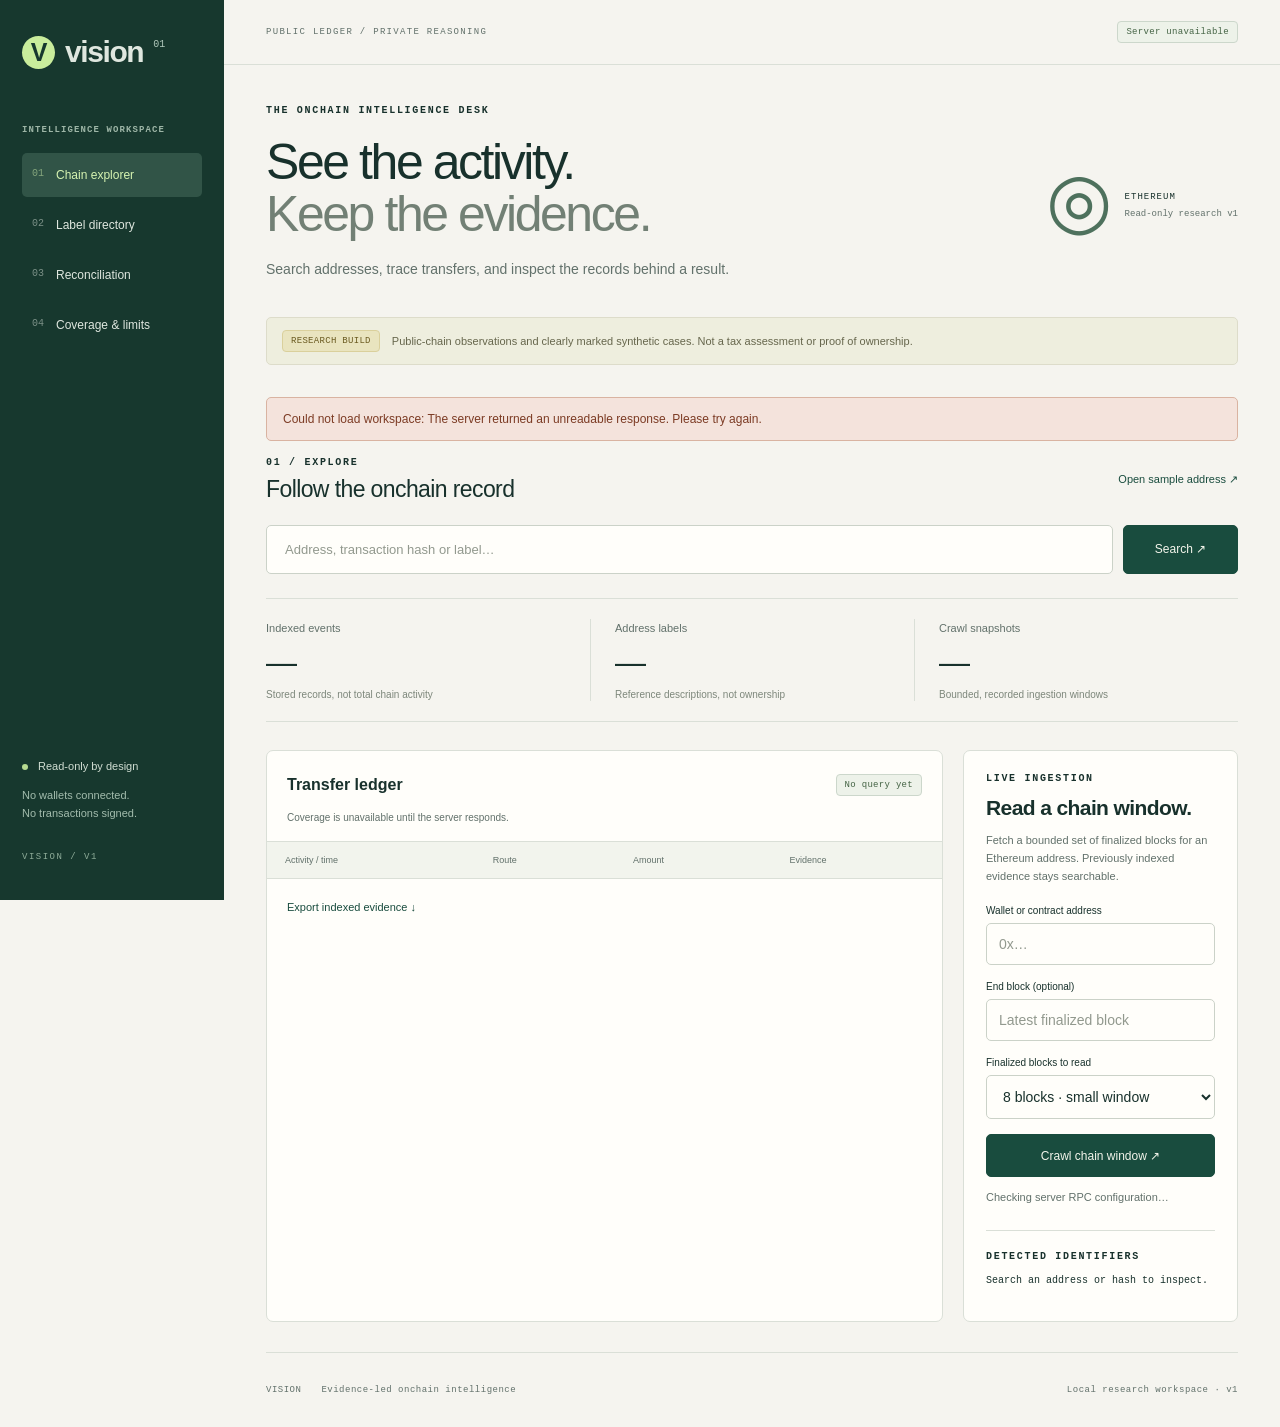
==== static/index.html @ dc672647 "Release Vision v1.0.0 evidence-first Ethereum workbench" ====
<!doctype html>
<html lang="en"><head><meta charset="utf-8"><meta name="viewport" content="width=device-width,initial-scale=1"><meta name="color-scheme" content="light"><title>Vision · Onchain intelligence</title><link rel="stylesheet" href="/static/style.css"><script src="/static/app.js" defer></script></head>
<body><a class="skip" href="#workspace">Skip to workspace</a><aside class="sidebar"><a class="brand" href="#explore" aria-label="Vision home"><span class="brand-mark">V</span>vision<span class="version">01</span></a><div class="eyebrow workspace-name">INTELLIGENCE WORKSPACE</div><nav aria-label="Workspace"><a href="#explore" class="nav-item active" data-view="explore"><span>01</span> Chain explorer</a><a href="#labels" class="nav-item" data-view="labels"><span>02</span> Label directory</a><a href="#case" class="nav-item" data-view="case"><span>03</span> Reconciliation</a><a href="#scope" class="nav-item" data-view="scope"><span>04</span> Coverage & limits</a></nav><div class="sidebar-bottom"><span class="status-dot"></span> Read-only by design<p>No wallets connected.<br>No transactions signed.</p><span id="version">VISION / V1</span></div></aside>
<main id="workspace"><header class="topbar"><span>PUBLIC LEDGER / PRIVATE REASONING</span><span id="connection" class="pill">Checking connection</span></header><div class="content"><div class="page-heading"><div><div class="eyebrow">THE ONCHAIN INTELLIGENCE DESK</div><h1>See the activity.<br><span>Keep the evidence.</span></h1><p>Search addresses, trace transfers, and inspect the records behind a result.</p></div><div class="scope-stamp"><span class="orbital" aria-hidden="true">◎</span><span>ETHEREUM<br><strong>Read-only research v1</strong></span></div></div>
<div class="boundary"><span class="pill amber">RESEARCH BUILD</span><span>Public-chain observations and clearly marked synthetic cases. Not a tax assessment or proof of ownership.</span></div>
<div id="notice" role="status" aria-live="polite" hidden></div>
<noscript><p class="boundary">This workspace needs JavaScript for search and case review. The JSON API remains available at /api/status and /api/case.</p></noscript>
<section id="view-explore" class="view"><div class="section-head"><div><div class="eyebrow">01 / EXPLORE</div><h2>Follow the onchain record</h2></div><button id="load-demo" class="text-button">Open sample address ↗</button></div><form id="search-form" class="search-row"><label class="sr-only" for="query">Search address, transaction hash or label</label><input id="query" name="q" type="search" placeholder="Address, transaction hash or label…" maxlength="180" autocomplete="off"><button type="submit" class="primary">Search <span aria-hidden="true">↗</span></button></form>
<div class="metrics"><div><span>Indexed events</span><strong id="count-events">—</strong><small>Stored records, not total chain activity</small></div><div><span>Address labels</span><strong id="count-labels">—</strong><small>Reference descriptions, not ownership</small></div><div><span>Crawl snapshots</span><strong id="count-crawls">—</strong><small>Bounded, recorded ingestion windows</small></div></div>
<div class="explorer-layout"><section class="panel events-panel"><div class="panel-title"><h3>Transfer ledger</h3><span id="result-count" class="pill">No query yet</span></div><p id="coverage" class="coverage">Loading local coverage…</p><div class="table-wrap"><table><thead><tr><th>Activity / time</th><th>Route</th><th>Amount</th><th>Evidence</th></tr></thead><tbody id="event-rows"></tbody></table></div><p id="no-events" class="empty" hidden>No matching events in the local index. This is not evidence that an address has no history.</p><details id="record-detail" hidden><summary>Selected source record</summary><pre id="record-json"></pre></details></section>
<aside class="panel crawl-panel"><div class="eyebrow">LIVE INGESTION</div><h3>Read a chain window.</h3><p>Fetch a bounded set of finalized blocks for an Ethereum address. Previously indexed evidence stays searchable.</p><form id="crawl-form"><label for="crawl-address">Wallet or contract address</label><input id="crawl-address" placeholder="0x…" pattern="0x[0-9a-fA-F]{40}" required autocomplete="off"><label for="crawl-end">End block (optional)</label><input id="crawl-end" type="number" min="0" step="1" placeholder="Latest finalized block"><label for="blocks">Finalized blocks to read</label><select id="blocks"><option value="2">2 blocks · quick check</option><option value="8" selected>8 blocks · small window</option></select><button class="primary" id="crawl-button" type="submit">Crawl chain window ↗</button></form><p id="rpc-help" class="fine">Checking server RPC configuration…</p><div class="identifier-box"><div class="eyebrow">DETECTED IDENTIFIERS</div><ul id="identifiers"><li>Search an address or hash to inspect.</li></ul></div></aside></div></section>
<section id="view-labels" class="view" hidden><div class="section-head"><div><div class="eyebrow">02 / DIRECTORY</div><h2>Context, with its source.</h2></div></div><p class="lede">Labels describe public contracts or services. They do not establish who controls a wallet.</p><form id="label-form" class="search-row"><label class="sr-only" for="label-query">Search labels</label><input id="label-query" type="search" placeholder="Search a name or address…" maxlength="180"><button class="primary">Find labels ↗</button></form><div id="label-list" class="label-grid"></div></section>
<section id="view-case" class="view" hidden><div class="section-head"><div><div class="eyebrow">03 / RECONCILIATION</div><h2>Evidence before conclusions.</h2></div><button id="export" class="secondary">Export evidence ↓</button></div><p class="boundary"><span class="pill amber">SYNTHETIC CASE</span>Fictional FIFO example. No approved country pack. No live taxpayer data.</p><div id="case-summary" class="metrics"></div><div class="case-grid"><section class="panel"><div class="panel-title"><h3>Calculation record</h3><span class="pill" id="case-state">Loading</span></div><dl id="case-facts" class="facts"></dl><div id="case-issues"></div><details><summary>Full calculation and lineage</summary><pre id="case-json"></pre></details></section><section class="panel"><div class="eyebrow">HUMAN REVIEW</div><h3>Record the next step.</h3><p>This records a research review only. It cannot issue a notice, determine liability, or open an enforcement action.</p><form id="review-form"><label for="decision">Review decision</label><select id="decision"><option value="needs_data">More data needed</option><option value="reviewed">Research review recorded</option></select><label for="review-note">Reason / next step</label><textarea id="review-note" maxlength="2000" rows="4" required placeholder="Record what was checked and what is missing. Do not enter personal taxpayer data."></textarea><button class="primary" type="submit">Save review</button></form><p id="review-result" class="fine"></p></section></div><section class="panel simulation-panel"><div><div class="eyebrow">FICTIONAL WHAT-IF</div><h3>Change the declaration. Re-run the comparison.</h3><p>Keep the synthetic transaction history fixed and adjust the declared amounts. This preview is not saved and never changes the baseline case, its review, or its evidence export.</p></div><form id="simulate-form"><div class="simulation-inputs"><div><label for="simulate-gains">Declared gains · USD</label><input id="simulate-gains" inputmode="decimal" value="2000" required pattern="-?[0-9]+(\.[0-9]+)?" maxlength="60"></div><div><label for="simulate-income">Declared income · USD</label><input id="simulate-income" inputmode="decimal" value="100" required pattern="[0-9]+(\.[0-9]+)?" maxlength="60"></div></div><button type="submit" class="secondary">Calculate preview ↗</button></form><div id="simulate-result" aria-live="polite" hidden></div></section></section>
<section id="view-scope" class="view" hidden><div class="eyebrow">04 / COVERAGE & LIMITS</div><h2>A precise window. Not an all-seeing system.</h2><div class="scope-grid"><article class="panel"><span class="scope-number">01</span><h3>Observed, not inferred</h3><p>Live crawling covers bounded Ethereum block windows and supported transfer records. Internal calls, complete lifetime history, offchain accounts and other chains are outside this v1.</p></article><article class="panel"><span class="scope-number">02</span><h3>An address is not a person</h3><p>Public labels and identifiers provide context. Vision does not identify individuals or turn transaction relationships into ownership claims.</p></article><article class="panel"><span class="scope-number">03</span><h3>No price, no conclusion</h3><p>The sample reconciliation uses explicit synthetic sources and a fictional FIFO pack. Missing basis or price inputs must block a complete calculation, not become zero.</p></article><article class="panel"><span class="scope-number">04</span><h3>A research foundation</h3><p>Before real casework: lawful data access, licensed feeds, approved jurisdiction rules, security controls, independent testing and accountable human review.</p></article></div></section>
<footer>VISION <span>Evidence-led onchain intelligence</span><span>Local research workspace · v1</span></footer></div></main></body></html>
---- static/style.css ----
:root{--bg:#f5f4ef;--paper:#fffefa;--ink:#18312c;--muted:#62716b;--line:#dadfd7;--green:#194c3e;--accent:#c9ed9c;--mono:ui-monospace,SFMono-Regular,Consolas,monospace;font-family:Inter,Arial,sans-serif;color:var(--ink);background:var(--bg);font-size:14px}*{box-sizing:border-box}body{margin:0}button,input,select,textarea{font:inherit}button,a,input,select,textarea{outline-offset:4px}button:focus-visible,a:focus-visible,input:focus-visible,select:focus-visible,textarea:focus-visible{outline:2px solid #387956}button{cursor:pointer}button:disabled{opacity:.5;cursor:wait}a{color:inherit}.sidebar{position:fixed;inset:0 auto 0 0;width:224px;background:#17382e;color:#dfe7df;padding:35px 22px;display:flex;flex-direction:column}.brand{display:flex;align-items:center;gap:10px;text-decoration:none;font-size:30px;font-weight:650;letter-spacing:-1.4px}.brand-mark{width:33px;height:33px;background:var(--accent);color:#17382e;font-size:25px;text-align:center;line-height:33px;border-radius:50%}.version{font:10px var(--mono);align-self:flex-start;color:#b0c8bb;letter-spacing:0;padding-top:4px}.eyebrow{font:10px var(--mono);letter-spacing:1.7px;font-weight:600}.workspace-name{margin:56px 0 18px;color:#9eb6a7;font-size:9px;letter-spacing:1.1px}nav{display:grid;gap:6px}.nav-item{display:flex;gap:12px;padding:15px 10px;text-decoration:none;font-size:12px;border-radius:5px}.nav-item span{font:10px var(--mono);opacity:.5}.nav-item.active{background:#315447;color:#d7f4b2}.nav-item:hover{background:#294b40}.sidebar-bottom{margin-top:auto;font-size:11px;line-height:1.7;color:#d1ded3}.sidebar-bottom p{color:#a3bcad;margin:10px 0 24px}.sidebar-bottom>span:last-child{font:9px var(--mono);letter-spacing:1.5px;color:#8eac99}.status-dot{display:inline-block;width:6px;height:6px;background:#b6db91;border-radius:50%;margin-right:7px}main{margin-left:224px}.topbar{height:65px;border-bottom:1px solid var(--line);display:flex;align-items:center;justify-content:space-between;padding:0 42px;font:9px var(--mono);letter-spacing:1.3px;color:var(--muted)}.content{max-width:1530px;margin:auto;padding:40px 42px 0}.page-heading{display:flex;align-items:center;justify-content:space-between;gap:20px}h1{font-size:clamp(34px,3.9vw,58px);line-height:1.05;letter-spacing:-2.4px;font-weight:500;margin:20px 0 17px}h1 span{color:#728075}p{line-height:1.65;color:var(--muted)}.page-heading p{margin:0 0 26px}.scope-stamp{display:flex;align-items:center;gap:12px;font:9px var(--mono);line-height:1.9;letter-spacing:1px}.scope-stamp strong{font-weight:400;letter-spacing:0;color:var(--muted)}.orbital{font-size:76px;line-height:1;color:#4e715d}.boundary{display:flex;align-items:center;gap:12px;background:#eeeede;border:1px solid #dddcca;border-radius:5px;padding:12px 15px;font-size:11px;line-height:1.5;margin:10px 0 32px;color:#66664c}.pill{display:inline-block;white-space:nowrap;border:1px solid #ccd7cb;background:#edf2e9;color:#456445;padding:5px 8px;font:9px var(--mono);letter-spacing:.3px;border-radius:4px}.amber{background:#e9e4bf;color:#6a5a20;border-color:#dad09c}.live{background:#d9ebd3}.synthetic{background:#efe4cf;color:#715f38;border-color:#e3d2b0}.section-head{display:flex;align-items:center;justify-content:space-between;gap:15px;margin-bottom:22px}h2{font-size:23px;font-weight:500;letter-spacing:-.6px;margin:8px 0 0}h3{font-size:16px;font-weight:600;margin:8px 0}.text-button{border:0;background:transparent;color:var(--green);font-size:11px;padding:12px 0}.search-row{display:flex;gap:10px;margin-bottom:22px}.search-row input{flex:1;min-width:0;padding:16px 18px;font-size:13px}input,select,textarea{border:1px solid #cbd2c8;background:var(--paper);color:var(--ink);border-radius:5px;padding:12px;width:100%}textarea{resize:vertical}input::placeholder,textarea::placeholder{color:#92998e}button.primary{border:1px solid var(--green);background:var(--green);color:#f3f5eb;padding:12px 20px;border-radius:5px;font-size:12px;min-height:43px}button.primary:hover{background:#25644e}button.secondary{border:1px solid #bdc9bc;background:transparent;padding:12px 16px;border-radius:5px;color:var(--green);font-size:12px}.metrics{display:grid;grid-template-columns:repeat(3,1fr);border-top:1px solid var(--line);border-bottom:1px solid var(--line);margin:24px 0 28px;padding:20px 0}.metrics>div{padding:0 24px;border-left:1px solid var(--line)}.metrics>div:first-child{padding-left:0;border:0}.metrics span{font-size:11px;color:var(--muted)}.metrics strong{display:block;font-size:31px;font-weight:500;letter-spacing:-1px;margin:10px 0 4px}.metrics small{font-size:10px;color:#7d877b}.explorer-layout{display:grid;grid-template-columns:minmax(0,1fr) 275px;gap:20px}.panel{background:var(--paper);border:1px solid var(--line);border-radius:7px;padding:22px;min-width:0}.events-panel{padding:0;overflow:hidden}.panel-title{display:flex;align-items:center;justify-content:space-between;gap:10px}.events-panel>.panel-title{padding:17px 20px 8px}.coverage{font-size:10px;margin:0 20px 15px;line-height:1.6}.table-wrap{overflow:auto}table{width:100%;border-collapse:collapse;text-align:left;font-size:11px}th{font-size:9px;font-weight:500;color:var(--muted);background:#f2f4ed;padding:13px 18px;border-top:1px solid var(--line);border-bottom:1px solid var(--line);white-space:nowrap}td{padding:17px 18px;border-bottom:1px solid #e9ece4;vertical-align:top}td small{display:block;color:var(--muted);font-size:9px;margin-top:7px;line-height:1.6}td code{font:10px var(--mono)}.record-button{background:none;border:0;color:var(--green);padding:0;font:10px var(--mono);text-decoration:underline;text-underline-offset:3px;min-height:28px}.crawl-panel>p{font-size:11px;margin-bottom:20px}.crawl-panel h3{font-size:21px;letter-spacing:-.6px;margin-top:12px}form label{display:block;font-size:10px;margin:16px 0 7px}form>.primary{margin-top:15px;width:100%}.search-row>.primary{margin:0;width:auto;min-width:115px}.fine{font-size:10px;color:var(--muted);overflow-wrap:anywhere}.identifier-box{margin-top:24px;border-top:1px solid var(--line);padding-top:20px}.identifier-box ul{padding:0;list-style:none;font:10px var(--mono);line-height:1.7;overflow-wrap:anywhere}.empty{padding:35px 20px;font-size:12px}.case-grid{display:grid;grid-template-columns:1.35fr 1fr;gap:20px}.case-grid .panel>p{font-size:12px}.facts{display:grid;grid-template-columns:130px 1fr;gap:14px;font-size:11px;margin:24px 0}.facts dt{color:var(--muted)}.facts dd{margin:0;overflow-wrap:anywhere}.label-grid,.scope-grid{display:grid;grid-template-columns:repeat(2,minmax(0,1fr));gap:18px}.label-card code{font:11px var(--mono);display:block;overflow-wrap:anywhere;margin:16px 0}.label-card p{font-size:11px}.label-card .text-button{text-align:left;overflow-wrap:anywhere}.lede{font-size:12px;margin-bottom:25px}.scope-grid{margin-top:30px}.scope-grid p{font-size:12px}.scope-number{font:11px var(--mono);color:#67826b;display:block;margin-bottom:25px}details{font-size:11px;line-height:1.6;border-top:1px solid var(--line);padding:17px 0}summary{cursor:pointer;color:var(--green)}pre{max-height:420px;overflow:auto;font:10px/1.7 var(--mono);white-space:pre-wrap;overflow-wrap:anywhere;background:#f0f2eb;padding:16px}.events-panel details{margin:0 20px}#notice{padding:14px 16px;background:#e2eddc;border:1px solid #b8cfa9;font-size:12px;margin:16px 0;border-radius:5px}#notice.error{background:#f4e3dc;border-color:#d9b3a1;color:#7c3b24}footer{display:flex;gap:20px;padding:32px 0;margin-top:30px;border-top:1px solid var(--line);font:9px var(--mono);color:var(--muted);letter-spacing:.5px}footer span:last-child{margin-left:auto}.sr-only{position:absolute;width:1px;height:1px;padding:0;margin:-1px;overflow:hidden;clip:rect(0,0,0,0);white-space:nowrap;border:0}.skip{position:fixed;left:10px;top:-100px;z-index:10;background:white;padding:12px}.skip:focus{top:10px}[hidden]{display:none!important}@media(min-width:1550px){.explorer-layout{grid-template-columns:minmax(0,1fr) 310px}}@media(max-width:1150px){.sidebar{width:188px;padding:30px 15px}.nav-item{font-size:11px;padding:14px 8px}main{margin-left:188px}.content{padding:32px 26px 0}.topbar{padding:0 26px}.scope-stamp{display:none}.explorer-layout{grid-template-columns:minmax(0,1fr)}.crawl-panel{display:grid;grid-template-columns:1fr 1fr;column-gap:30px}.crawl-panel form{grid-column:2;grid-row:1/5}.crawl-panel .identifier-box{grid-column:1/-1}.crawl-panel h3{margin-bottom:0}}@media(max-width:730px){.sidebar{position:static;width:auto;padding:20px;display:block}.brand{font-size:25px}.workspace-name,.sidebar-bottom{display:none}nav{display:flex;overflow-x:auto;gap:7px;margin-top:20px}.nav-item{white-space:nowrap;padding:12px 10px;min-height:42px}.nav-item span{display:none}main{margin:0}.topbar{padding:0 20px;height:53px;font-size:8px;letter-spacing:.5px}.content{padding:28px 20px 0}h1{font-size:42px;letter-spacing:-1.7px}.page-heading p{font-size:12px}.boundary{align-items:flex-start;flex-direction:column;margin-bottom:25px}.section-head{align-items:flex-start}h2{font-size:21px}.text-button{font-size:10px}.search-row{gap:7px}.search-row input{padding:14px 11px;font-size:11px}.search-row>.primary{min-width:75px;padding:12px}.metrics>div{padding:0 12px}.metrics strong{font-size:26px}.metrics small{font-size:9px;line-height:1.5;display:block}.metrics span{font-size:10px}.case-grid,.label-grid,.scope-grid{grid-template-columns:1fr}.crawl-panel{display:block}.panel{padding:18px}.events-panel{padding:0}footer{flex-wrap:wrap;font-size:8px;line-height:1.8}footer span:last-child{margin-left:0;width:100%}.facts{grid-template-columns:90px 1fr}td,th{padding:13px 12px}.topbar>.pill{font-size:8px}}

.export-search{margin:10px 20px}.simulation-panel{margin-top:20px;display:grid;grid-template-columns:1fr 1fr;gap:20px}.simulation-panel p{font-size:12px}.simulation-inputs{display:grid;grid-template-columns:1fr 1fr;gap:14px}.simulation-panel form>.secondary{margin-top:15px}.simulation-panel #simulate-result{grid-column:1/-1;border-top:1px solid var(--line);padding-top:20px}@media(max-width:730px){.simulation-panel{grid-template-columns:1fr}}
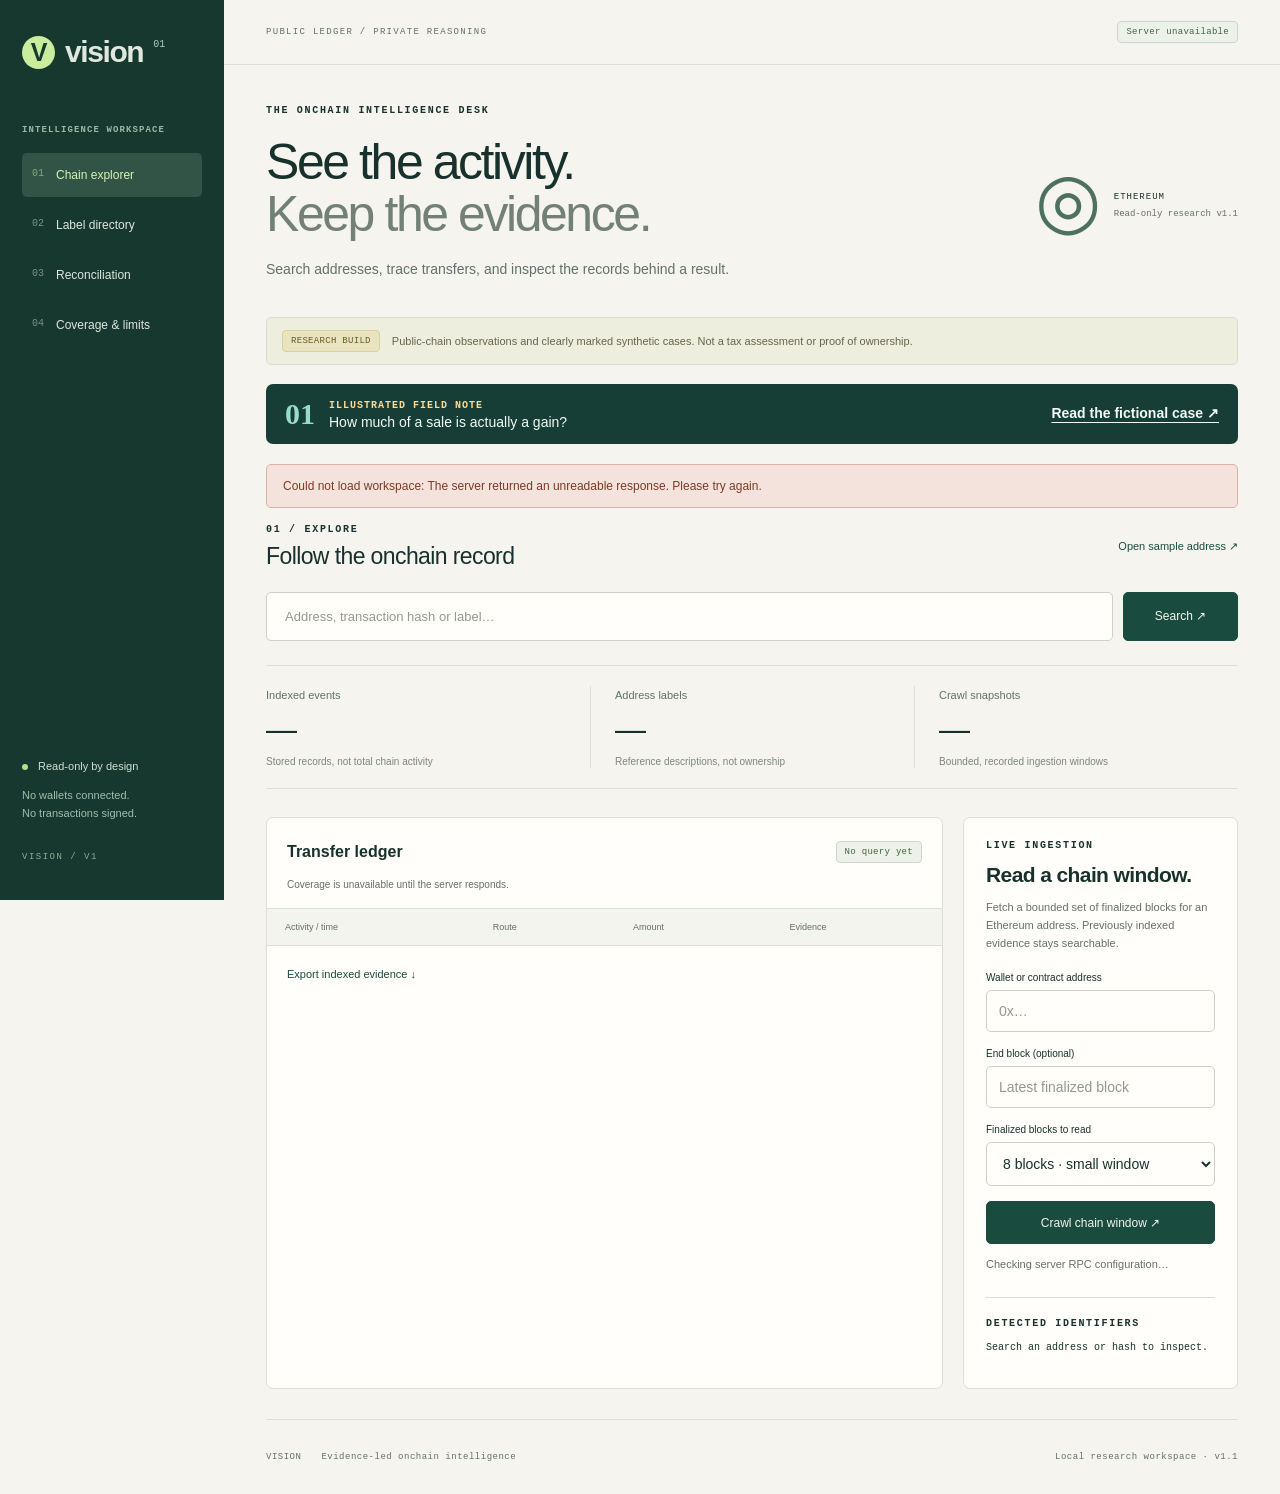
==== commit 652c27ca: "Release Vision v1.1.0: an illustrated, reproducible evidence report" ====
--- a/static/index.html
+++ b/static/index.html
@@ -1,8 +1,9 @@
 <!doctype html>
 <html lang="en"><head><meta charset="utf-8"><meta name="viewport" content="width=device-width,initial-scale=1"><meta name="color-scheme" content="light"><title>Vision · Onchain intelligence</title><link rel="stylesheet" href="/static/style.css"><script src="/static/app.js" defer></script></head>
 <body><a class="skip" href="#workspace">Skip to workspace</a><aside class="sidebar"><a class="brand" href="#explore" aria-label="Vision home"><span class="brand-mark">V</span>vision<span class="version">01</span></a><div class="eyebrow workspace-name">INTELLIGENCE WORKSPACE</div><nav aria-label="Workspace"><a href="#explore" class="nav-item active" data-view="explore"><span>01</span> Chain explorer</a><a href="#labels" class="nav-item" data-view="labels"><span>02</span> Label directory</a><a href="#case" class="nav-item" data-view="case"><span>03</span> Reconciliation</a><a href="#scope" class="nav-item" data-view="scope"><span>04</span> Coverage & limits</a></nav><div class="sidebar-bottom"><span class="status-dot"></span> Read-only by design<p>No wallets connected.<br>No transactions signed.</p><span id="version">VISION / V1</span></div></aside>
-<main id="workspace"><header class="topbar"><span>PUBLIC LEDGER / PRIVATE REASONING</span><span id="connection" class="pill">Checking connection</span></header><div class="content"><div class="page-heading"><div><div class="eyebrow">THE ONCHAIN INTELLIGENCE DESK</div><h1>See the activity.<br><span>Keep the evidence.</span></h1><p>Search addresses, trace transfers, and inspect the records behind a result.</p></div><div class="scope-stamp"><span class="orbital" aria-hidden="true">◎</span><span>ETHEREUM<br><strong>Read-only research v1</strong></span></div></div>
+<main id="workspace"><header class="topbar"><span>PUBLIC LEDGER / PRIVATE REASONING</span><span id="connection" class="pill">Checking connection</span></header><div class="content"><div class="page-heading"><div><div class="eyebrow">THE ONCHAIN INTELLIGENCE DESK</div><h1>See the activity.<br><span>Keep the evidence.</span></h1><p>Search addresses, trace transfers, and inspect the records behind a result.</p></div><div class="scope-stamp"><span class="orbital" aria-hidden="true">◎</span><span>ETHEREUM<br><strong>Read-only research v1.1</strong></span></div></div>
 <div class="boundary"><span class="pill amber">RESEARCH BUILD</span><span>Public-chain observations and clearly marked synthetic cases. Not a tax assessment or proof of ownership.</span></div>
+<div class="field-link"><span class="field-index" aria-hidden="true">01</span><div><b>Illustrated field note</b><span>How much of a sale is actually a gain?</span></div><a href="/static/report.html">Read the fictional case ↗</a></div>
 <div id="notice" role="status" aria-live="polite" hidden></div>
 <noscript><p class="boundary">This workspace needs JavaScript for search and case review. The JSON API remains available at /api/status and /api/case.</p></noscript>
 <section id="view-explore" class="view"><div class="section-head"><div><div class="eyebrow">01 / EXPLORE</div><h2>Follow the onchain record</h2></div><button id="load-demo" class="text-button">Open sample address ↗</button></div><form id="search-form" class="search-row"><label class="sr-only" for="query">Search address, transaction hash or label</label><input id="query" name="q" type="search" placeholder="Address, transaction hash or label…" maxlength="180" autocomplete="off"><button type="submit" class="primary">Search <span aria-hidden="true">↗</span></button></form>
@@ -10,6 +11,6 @@
 <div class="explorer-layout"><section class="panel events-panel"><div class="panel-title"><h3>Transfer ledger</h3><span id="result-count" class="pill">No query yet</span></div><p id="coverage" class="coverage">Loading local coverage…</p><div class="table-wrap"><table><thead><tr><th>Activity / time</th><th>Route</th><th>Amount</th><th>Evidence</th></tr></thead><tbody id="event-rows"></tbody></table></div><p id="no-events" class="empty" hidden>No matching events in the local index. This is not evidence that an address has no history.</p><details id="record-detail" hidden><summary>Selected source record</summary><pre id="record-json"></pre></details></section>
 <aside class="panel crawl-panel"><div class="eyebrow">LIVE INGESTION</div><h3>Read a chain window.</h3><p>Fetch a bounded set of finalized blocks for an Ethereum address. Previously indexed evidence stays searchable.</p><form id="crawl-form"><label for="crawl-address">Wallet or contract address</label><input id="crawl-address" placeholder="0x…" pattern="0x[0-9a-fA-F]{40}" required autocomplete="off"><label for="crawl-end">End block (optional)</label><input id="crawl-end" type="number" min="0" step="1" placeholder="Latest finalized block"><label for="blocks">Finalized blocks to read</label><select id="blocks"><option value="2">2 blocks · quick check</option><option value="8" selected>8 blocks · small window</option></select><button class="primary" id="crawl-button" type="submit">Crawl chain window ↗</button></form><p id="rpc-help" class="fine">Checking server RPC configuration…</p><div class="identifier-box"><div class="eyebrow">DETECTED IDENTIFIERS</div><ul id="identifiers"><li>Search an address or hash to inspect.</li></ul></div></aside></div></section>
 <section id="view-labels" class="view" hidden><div class="section-head"><div><div class="eyebrow">02 / DIRECTORY</div><h2>Context, with its source.</h2></div></div><p class="lede">Labels describe public contracts or services. They do not establish who controls a wallet.</p><form id="label-form" class="search-row"><label class="sr-only" for="label-query">Search labels</label><input id="label-query" type="search" placeholder="Search a name or address…" maxlength="180"><button class="primary">Find labels ↗</button></form><div id="label-list" class="label-grid"></div></section>
-<section id="view-case" class="view" hidden><div class="section-head"><div><div class="eyebrow">03 / RECONCILIATION</div><h2>Evidence before conclusions.</h2></div><button id="export" class="secondary">Export evidence ↓</button></div><p class="boundary"><span class="pill amber">SYNTHETIC CASE</span>Fictional FIFO example. No approved country pack. No live taxpayer data.</p><div id="case-summary" class="metrics"></div><div class="case-grid"><section class="panel"><div class="panel-title"><h3>Calculation record</h3><span class="pill" id="case-state">Loading</span></div><dl id="case-facts" class="facts"></dl><div id="case-issues"></div><details><summary>Full calculation and lineage</summary><pre id="case-json"></pre></details></section><section class="panel"><div class="eyebrow">HUMAN REVIEW</div><h3>Record the next step.</h3><p>This records a research review only. It cannot issue a notice, determine liability, or open an enforcement action.</p><form id="review-form"><label for="decision">Review decision</label><select id="decision"><option value="needs_data">More data needed</option><option value="reviewed">Research review recorded</option></select><label for="review-note">Reason / next step</label><textarea id="review-note" maxlength="2000" rows="4" required placeholder="Record what was checked and what is missing. Do not enter personal taxpayer data."></textarea><button class="primary" type="submit">Save review</button></form><p id="review-result" class="fine"></p></section></div><section class="panel simulation-panel"><div><div class="eyebrow">FICTIONAL WHAT-IF</div><h3>Change the declaration. Re-run the comparison.</h3><p>Keep the synthetic transaction history fixed and adjust the declared amounts. This preview is not saved and never changes the baseline case, its review, or its evidence export.</p></div><form id="simulate-form"><div class="simulation-inputs"><div><label for="simulate-gains">Declared gains · USD</label><input id="simulate-gains" inputmode="decimal" value="2000" required pattern="-?[0-9]+(\.[0-9]+)?" maxlength="60"></div><div><label for="simulate-income">Declared income · USD</label><input id="simulate-income" inputmode="decimal" value="100" required pattern="[0-9]+(\.[0-9]+)?" maxlength="60"></div></div><button type="submit" class="secondary">Calculate preview ↗</button></form><div id="simulate-result" aria-live="polite" hidden></div></section></section>
+<section id="view-case" class="view" hidden><div class="section-head"><div><div class="eyebrow">03 / RECONCILIATION</div><h2>Evidence before conclusions.</h2></div><button id="export" class="secondary">Export evidence ↓</button></div><p class="boundary"><span class="pill amber">SYNTHETIC CASE</span>Fictional FIFO example. No approved country pack. No live taxpayer data.</p><div id="case-summary" class="metrics"></div><div class="case-grid"><section class="panel"><div class="panel-title"><h3>Calculation record</h3><span class="pill" id="case-state">Loading</span></div><dl id="case-facts" class="facts"></dl><div id="case-issues"></div><details><summary>Full calculation and lineage</summary><pre id="case-json"></pre></details></section><section class="panel"><div class="eyebrow">HUMAN REVIEW</div><h3>Record the next step.</h3><p>This records a research review only. It cannot issue a notice, determine liability, or open an enforcement action.</p><form id="review-form"><label for="decision">Review decision</label><select id="decision"><option value="needs_data">More data needed</option><option value="reviewed">Research review recorded</option></select><label for="review-note">Reason / next step</label><textarea id="review-note" maxlength="500" aria-describedby="note-limit" rows="4" required placeholder="Record what was checked and what is missing. Do not enter personal taxpayer data."></textarea><small id="note-limit">Up to 500 characters; fictional case notes only.</small><button class="primary" type="submit">Save review</button></form><p id="review-result" class="fine"></p></section></div><section class="panel simulation-panel"><div><div class="eyebrow">FICTIONAL WHAT-IF</div><h3>Change the declaration. Re-run the comparison.</h3><p>Keep the synthetic transaction history fixed and adjust the declared amounts. This preview is not saved and never changes the baseline case, its review, or its evidence export.</p></div><form id="simulate-form"><div class="simulation-inputs"><div><label for="simulate-gains">Declared gains · USD</label><input id="simulate-gains" inputmode="decimal" value="2000" required pattern="-?[0-9]+(\.[0-9]+)?" maxlength="60"></div><div><label for="simulate-income">Declared income · USD</label><input id="simulate-income" inputmode="decimal" value="100" required pattern="[0-9]+(\.[0-9]+)?" maxlength="60"></div></div><button type="submit" class="secondary">Calculate preview ↗</button></form><div id="simulate-result" aria-live="polite" hidden></div></section></section>
 <section id="view-scope" class="view" hidden><div class="eyebrow">04 / COVERAGE & LIMITS</div><h2>A precise window. Not an all-seeing system.</h2><div class="scope-grid"><article class="panel"><span class="scope-number">01</span><h3>Observed, not inferred</h3><p>Live crawling covers bounded Ethereum block windows and supported transfer records. Internal calls, complete lifetime history, offchain accounts and other chains are outside this v1.</p></article><article class="panel"><span class="scope-number">02</span><h3>An address is not a person</h3><p>Public labels and identifiers provide context. Vision does not identify individuals or turn transaction relationships into ownership claims.</p></article><article class="panel"><span class="scope-number">03</span><h3>No price, no conclusion</h3><p>The sample reconciliation uses explicit synthetic sources and a fictional FIFO pack. Missing basis or price inputs must block a complete calculation, not become zero.</p></article><article class="panel"><span class="scope-number">04</span><h3>A research foundation</h3><p>Before real casework: lawful data access, licensed feeds, approved jurisdiction rules, security controls, independent testing and accountable human review.</p></article></div></section>
-<footer>VISION <span>Evidence-led onchain intelligence</span><span>Local research workspace · v1</span></footer></div></main></body></html>
+<footer>VISION <span>Evidence-led onchain intelligence</span><span>Local research workspace · v1.1</span></footer></div></main></body></html>
--- a/static/style.css
+++ b/static/style.css
@@ -1,3 +1,4 @@
 :root{--bg:#f5f4ef;--paper:#fffefa;--ink:#18312c;--muted:#62716b;--line:#dadfd7;--green:#194c3e;--accent:#c9ed9c;--mono:ui-monospace,SFMono-Regular,Consolas,monospace;font-family:Inter,Arial,sans-serif;color:var(--ink);background:var(--bg);font-size:14px}*{box-sizing:border-box}body{margin:0}button,input,select,textarea{font:inherit}button,a,input,select,textarea{outline-offset:4px}button:focus-visible,a:focus-visible,input:focus-visible,select:focus-visible,textarea:focus-visible{outline:2px solid #387956}button{cursor:pointer}button:disabled{opacity:.5;cursor:wait}a{color:inherit}.sidebar{position:fixed;inset:0 auto 0 0;width:224px;background:#17382e;color:#dfe7df;padding:35px 22px;display:flex;flex-direction:column}.brand{display:flex;align-items:center;gap:10px;text-decoration:none;font-size:30px;font-weight:650;letter-spacing:-1.4px}.brand-mark{width:33px;height:33px;background:var(--accent);color:#17382e;font-size:25px;text-align:center;line-height:33px;border-radius:50%}.version{font:10px var(--mono);align-self:flex-start;color:#b0c8bb;letter-spacing:0;padding-top:4px}.eyebrow{font:10px var(--mono);letter-spacing:1.7px;font-weight:600}.workspace-name{margin:56px 0 18px;color:#9eb6a7;font-size:9px;letter-spacing:1.1px}nav{display:grid;gap:6px}.nav-item{display:flex;gap:12px;padding:15px 10px;text-decoration:none;font-size:12px;border-radius:5px}.nav-item span{font:10px var(--mono);opacity:.5}.nav-item.active{background:#315447;color:#d7f4b2}.nav-item:hover{background:#294b40}.sidebar-bottom{margin-top:auto;font-size:11px;line-height:1.7;color:#d1ded3}.sidebar-bottom p{color:#a3bcad;margin:10px 0 24px}.sidebar-bottom>span:last-child{font:9px var(--mono);letter-spacing:1.5px;color:#8eac99}.status-dot{display:inline-block;width:6px;height:6px;background:#b6db91;border-radius:50%;margin-right:7px}main{margin-left:224px}.topbar{height:65px;border-bottom:1px solid var(--line);display:flex;align-items:center;justify-content:space-between;padding:0 42px;font:9px var(--mono);letter-spacing:1.3px;color:var(--muted)}.content{max-width:1530px;margin:auto;padding:40px 42px 0}.page-heading{display:flex;align-items:center;justify-content:space-between;gap:20px}h1{font-size:clamp(34px,3.9vw,58px);line-height:1.05;letter-spacing:-2.4px;font-weight:500;margin:20px 0 17px}h1 span{color:#728075}p{line-height:1.65;color:var(--muted)}.page-heading p{margin:0 0 26px}.scope-stamp{display:flex;align-items:center;gap:12px;font:9px var(--mono);line-height:1.9;letter-spacing:1px}.scope-stamp strong{font-weight:400;letter-spacing:0;color:var(--muted)}.orbital{font-size:76px;line-height:1;color:#4e715d}.boundary{display:flex;align-items:center;gap:12px;background:#eeeede;border:1px solid #dddcca;border-radius:5px;padding:12px 15px;font-size:11px;line-height:1.5;margin:10px 0 32px;color:#66664c}.pill{display:inline-block;white-space:nowrap;border:1px solid #ccd7cb;background:#edf2e9;color:#456445;padding:5px 8px;font:9px var(--mono);letter-spacing:.3px;border-radius:4px}.amber{background:#e9e4bf;color:#6a5a20;border-color:#dad09c}.live{background:#d9ebd3}.synthetic{background:#efe4cf;color:#715f38;border-color:#e3d2b0}.section-head{display:flex;align-items:center;justify-content:space-between;gap:15px;margin-bottom:22px}h2{font-size:23px;font-weight:500;letter-spacing:-.6px;margin:8px 0 0}h3{font-size:16px;font-weight:600;margin:8px 0}.text-button{border:0;background:transparent;color:var(--green);font-size:11px;padding:12px 0}.search-row{display:flex;gap:10px;margin-bottom:22px}.search-row input{flex:1;min-width:0;padding:16px 18px;font-size:13px}input,select,textarea{border:1px solid #cbd2c8;background:var(--paper);color:var(--ink);border-radius:5px;padding:12px;width:100%}textarea{resize:vertical}input::placeholder,textarea::placeholder{color:#92998e}button.primary{border:1px solid var(--green);background:var(--green);color:#f3f5eb;padding:12px 20px;border-radius:5px;font-size:12px;min-height:43px}button.primary:hover{background:#25644e}button.secondary{border:1px solid #bdc9bc;background:transparent;padding:12px 16px;border-radius:5px;color:var(--green);font-size:12px}.metrics{display:grid;grid-template-columns:repeat(3,1fr);border-top:1px solid var(--line);border-bottom:1px solid var(--line);margin:24px 0 28px;padding:20px 0}.metrics>div{padding:0 24px;border-left:1px solid var(--line)}.metrics>div:first-child{padding-left:0;border:0}.metrics span{font-size:11px;color:var(--muted)}.metrics strong{display:block;font-size:31px;font-weight:500;letter-spacing:-1px;margin:10px 0 4px}.metrics small{font-size:10px;color:#7d877b}.explorer-layout{display:grid;grid-template-columns:minmax(0,1fr) 275px;gap:20px}.panel{background:var(--paper);border:1px solid var(--line);border-radius:7px;padding:22px;min-width:0}.events-panel{padding:0;overflow:hidden}.panel-title{display:flex;align-items:center;justify-content:space-between;gap:10px}.events-panel>.panel-title{padding:17px 20px 8px}.coverage{font-size:10px;margin:0 20px 15px;line-height:1.6}.table-wrap{overflow:auto}table{width:100%;border-collapse:collapse;text-align:left;font-size:11px}th{font-size:9px;font-weight:500;color:var(--muted);background:#f2f4ed;padding:13px 18px;border-top:1px solid var(--line);border-bottom:1px solid var(--line);white-space:nowrap}td{padding:17px 18px;border-bottom:1px solid #e9ece4;vertical-align:top}td small{display:block;color:var(--muted);font-size:9px;margin-top:7px;line-height:1.6}td code{font:10px var(--mono)}.record-button{background:none;border:0;color:var(--green);padding:0;font:10px var(--mono);text-decoration:underline;text-underline-offset:3px;min-height:28px}.crawl-panel>p{font-size:11px;margin-bottom:20px}.crawl-panel h3{font-size:21px;letter-spacing:-.6px;margin-top:12px}form label{display:block;font-size:10px;margin:16px 0 7px}form>.primary{margin-top:15px;width:100%}.search-row>.primary{margin:0;width:auto;min-width:115px}.fine{font-size:10px;color:var(--muted);overflow-wrap:anywhere}.identifier-box{margin-top:24px;border-top:1px solid var(--line);padding-top:20px}.identifier-box ul{padding:0;list-style:none;font:10px var(--mono);line-height:1.7;overflow-wrap:anywhere}.empty{padding:35px 20px;font-size:12px}.case-grid{display:grid;grid-template-columns:1.35fr 1fr;gap:20px}.case-grid .panel>p{font-size:12px}.facts{display:grid;grid-template-columns:130px 1fr;gap:14px;font-size:11px;margin:24px 0}.facts dt{color:var(--muted)}.facts dd{margin:0;overflow-wrap:anywhere}.label-grid,.scope-grid{display:grid;grid-template-columns:repeat(2,minmax(0,1fr));gap:18px}.label-card code{font:11px var(--mono);display:block;overflow-wrap:anywhere;margin:16px 0}.label-card p{font-size:11px}.label-card .text-button{text-align:left;overflow-wrap:anywhere}.lede{font-size:12px;margin-bottom:25px}.scope-grid{margin-top:30px}.scope-grid p{font-size:12px}.scope-number{font:11px var(--mono);color:#67826b;display:block;margin-bottom:25px}details{font-size:11px;line-height:1.6;border-top:1px solid var(--line);padding:17px 0}summary{cursor:pointer;color:var(--green)}pre{max-height:420px;overflow:auto;font:10px/1.7 var(--mono);white-space:pre-wrap;overflow-wrap:anywhere;background:#f0f2eb;padding:16px}.events-panel details{margin:0 20px}#notice{padding:14px 16px;background:#e2eddc;border:1px solid #b8cfa9;font-size:12px;margin:16px 0;border-radius:5px}#notice.error{background:#f4e3dc;border-color:#d9b3a1;color:#7c3b24}footer{display:flex;gap:20px;padding:32px 0;margin-top:30px;border-top:1px solid var(--line);font:9px var(--mono);color:var(--muted);letter-spacing:.5px}footer span:last-child{margin-left:auto}.sr-only{position:absolute;width:1px;height:1px;padding:0;margin:-1px;overflow:hidden;clip:rect(0,0,0,0);white-space:nowrap;border:0}.skip{position:fixed;left:10px;top:-100px;z-index:10;background:white;padding:12px}.skip:focus{top:10px}[hidden]{display:none!important}@media(min-width:1550px){.explorer-layout{grid-template-columns:minmax(0,1fr) 310px}}@media(max-width:1150px){.sidebar{width:188px;padding:30px 15px}.nav-item{font-size:11px;padding:14px 8px}main{margin-left:188px}.content{padding:32px 26px 0}.topbar{padding:0 26px}.scope-stamp{display:none}.explorer-layout{grid-template-columns:minmax(0,1fr)}.crawl-panel{display:grid;grid-template-columns:1fr 1fr;column-gap:30px}.crawl-panel form{grid-column:2;grid-row:1/5}.crawl-panel .identifier-box{grid-column:1/-1}.crawl-panel h3{margin-bottom:0}}@media(max-width:730px){.sidebar{position:static;width:auto;padding:20px;display:block}.brand{font-size:25px}.workspace-name,.sidebar-bottom{display:none}nav{display:flex;overflow-x:auto;gap:7px;margin-top:20px}.nav-item{white-space:nowrap;padding:12px 10px;min-height:42px}.nav-item span{display:none}main{margin:0}.topbar{padding:0 20px;height:53px;font-size:8px;letter-spacing:.5px}.content{padding:28px 20px 0}h1{font-size:42px;letter-spacing:-1.7px}.page-heading p{font-size:12px}.boundary{align-items:flex-start;flex-direction:column;margin-bottom:25px}.section-head{align-items:flex-start}h2{font-size:21px}.text-button{font-size:10px}.search-row{gap:7px}.search-row input{padding:14px 11px;font-size:11px}.search-row>.primary{min-width:75px;padding:12px}.metrics>div{padding:0 12px}.metrics strong{font-size:26px}.metrics small{font-size:9px;line-height:1.5;display:block}.metrics span{font-size:10px}.case-grid,.label-grid,.scope-grid{grid-template-columns:1fr}.crawl-panel{display:block}.panel{padding:18px}.events-panel{padding:0}footer{flex-wrap:wrap;font-size:8px;line-height:1.8}footer span:last-child{margin-left:0;width:100%}.facts{grid-template-columns:90px 1fr}td,th{padding:13px 12px}.topbar>.pill{font-size:8px}}
 
 .export-search{margin:10px 20px}.simulation-panel{margin-top:20px;display:grid;grid-template-columns:1fr 1fr;gap:20px}.simulation-panel p{font-size:12px}.simulation-inputs{display:grid;grid-template-columns:1fr 1fr;gap:14px}.simulation-panel form>.secondary{margin-top:15px}.simulation-panel #simulate-result{grid-column:1/-1;border-top:1px solid var(--line);padding-top:20px}@media(max-width:730px){.simulation-panel{grid-template-columns:1fr}}
+.field-link{display:flex;align-items:center;gap:14px;padding:14px 19px;margin:-13px 0 20px;background:#173e36;border-radius:7px;color:#f2fbf5}.field-link .field-index{font:700 30px/1 Georgia,serif;color:#98dcca}.field-link b{display:block;color:#ffda97;font:600 10px/1.6 var(--mono);text-transform:uppercase;letter-spacing:1px}.field-link div span{font-size:14px}.field-link a{margin-left:auto;line-height:1.5;font-weight:650;text-underline-offset:4px}.field-link a:focus-visible{outline-color:#ffda97}#note-limit{display:block;margin:6px 0;font-size:12px;color:#51625c}@media(max-width:600px){.field-link{align-items:flex-start;flex-wrap:wrap}.field-link a{margin-left:0}.field-link .field-index{display:none}}
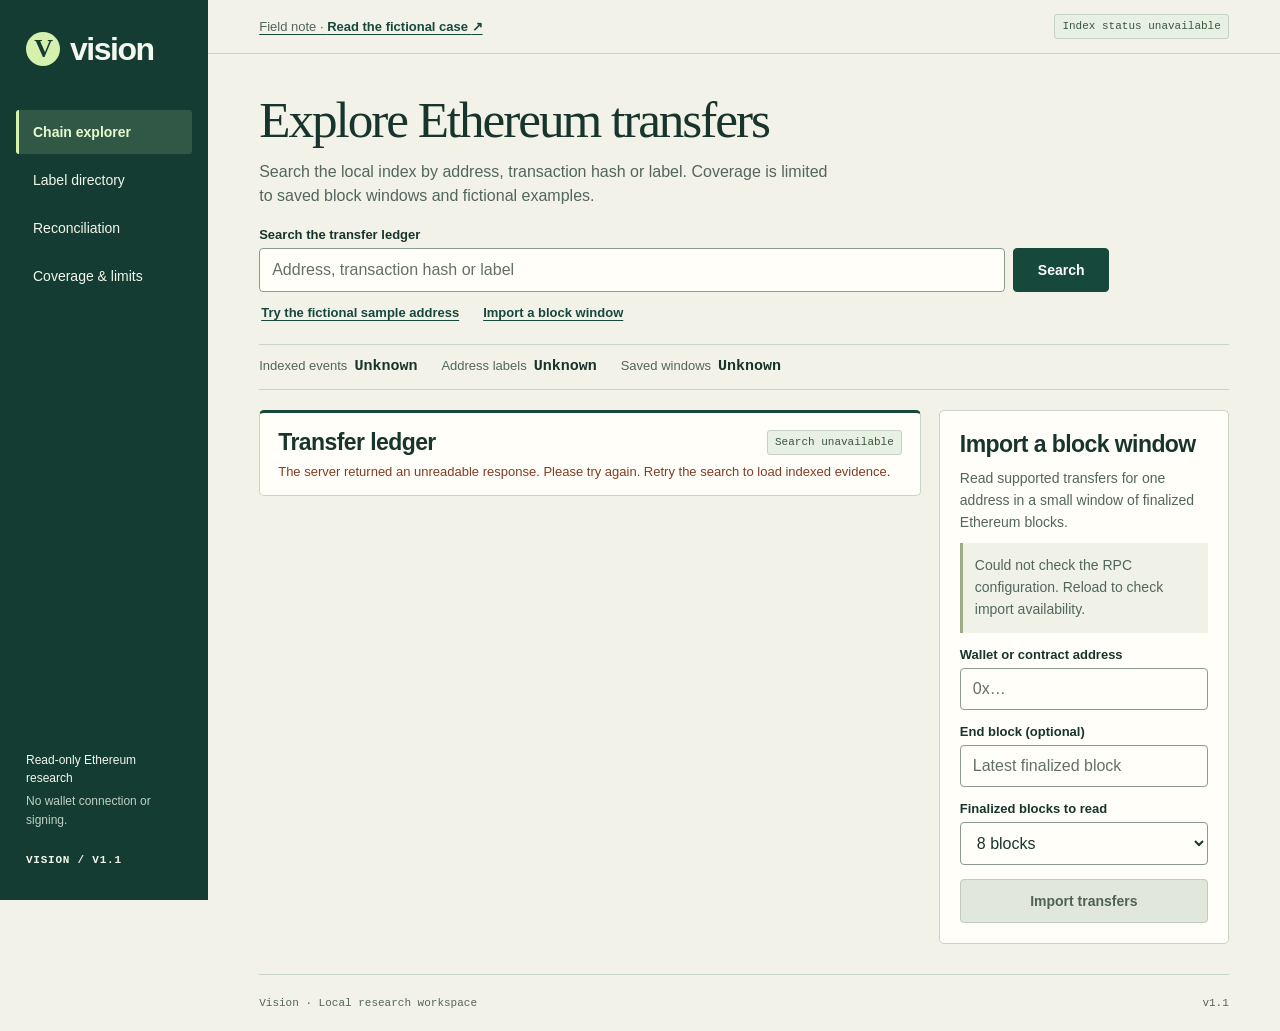
==== commit ded6473d: "Make indexed transfer results, evidence exports and scope clear" ====
--- a/static/index.html
+++ b/static/index.html
@@ -1,16 +1,97 @@
 <!doctype html>
-<html lang="en"><head><meta charset="utf-8"><meta name="viewport" content="width=device-width,initial-scale=1"><meta name="color-scheme" content="light"><title>Vision · Onchain intelligence</title><link rel="stylesheet" href="/static/style.css"><script src="/static/app.js" defer></script></head>
-<body><a class="skip" href="#workspace">Skip to workspace</a><aside class="sidebar"><a class="brand" href="#explore" aria-label="Vision home"><span class="brand-mark">V</span>vision<span class="version">01</span></a><div class="eyebrow workspace-name">INTELLIGENCE WORKSPACE</div><nav aria-label="Workspace"><a href="#explore" class="nav-item active" data-view="explore"><span>01</span> Chain explorer</a><a href="#labels" class="nav-item" data-view="labels"><span>02</span> Label directory</a><a href="#case" class="nav-item" data-view="case"><span>03</span> Reconciliation</a><a href="#scope" class="nav-item" data-view="scope"><span>04</span> Coverage & limits</a></nav><div class="sidebar-bottom"><span class="status-dot"></span> Read-only by design<p>No wallets connected.<br>No transactions signed.</p><span id="version">VISION / V1</span></div></aside>
-<main id="workspace"><header class="topbar"><span>PUBLIC LEDGER / PRIVATE REASONING</span><span id="connection" class="pill">Checking connection</span></header><div class="content"><div class="page-heading"><div><div class="eyebrow">THE ONCHAIN INTELLIGENCE DESK</div><h1>See the activity.<br><span>Keep the evidence.</span></h1><p>Search addresses, trace transfers, and inspect the records behind a result.</p></div><div class="scope-stamp"><span class="orbital" aria-hidden="true">◎</span><span>ETHEREUM<br><strong>Read-only research v1.1</strong></span></div></div>
-<div class="boundary"><span class="pill amber">RESEARCH BUILD</span><span>Public-chain observations and clearly marked synthetic cases. Not a tax assessment or proof of ownership.</span></div>
-<div class="field-link"><span class="field-index" aria-hidden="true">01</span><div><b>Illustrated field note</b><span>How much of a sale is actually a gain?</span></div><a href="/static/report.html">Read the fictional case ↗</a></div>
-<div id="notice" role="status" aria-live="polite" hidden></div>
-<noscript><p class="boundary">This workspace needs JavaScript for search and case review. The JSON API remains available at /api/status and /api/case.</p></noscript>
-<section id="view-explore" class="view"><div class="section-head"><div><div class="eyebrow">01 / EXPLORE</div><h2>Follow the onchain record</h2></div><button id="load-demo" class="text-button">Open sample address ↗</button></div><form id="search-form" class="search-row"><label class="sr-only" for="query">Search address, transaction hash or label</label><input id="query" name="q" type="search" placeholder="Address, transaction hash or label…" maxlength="180" autocomplete="off"><button type="submit" class="primary">Search <span aria-hidden="true">↗</span></button></form>
-<div class="metrics"><div><span>Indexed events</span><strong id="count-events">—</strong><small>Stored records, not total chain activity</small></div><div><span>Address labels</span><strong id="count-labels">—</strong><small>Reference descriptions, not ownership</small></div><div><span>Crawl snapshots</span><strong id="count-crawls">—</strong><small>Bounded, recorded ingestion windows</small></div></div>
-<div class="explorer-layout"><section class="panel events-panel"><div class="panel-title"><h3>Transfer ledger</h3><span id="result-count" class="pill">No query yet</span></div><p id="coverage" class="coverage">Loading local coverage…</p><div class="table-wrap"><table><thead><tr><th>Activity / time</th><th>Route</th><th>Amount</th><th>Evidence</th></tr></thead><tbody id="event-rows"></tbody></table></div><p id="no-events" class="empty" hidden>No matching events in the local index. This is not evidence that an address has no history.</p><details id="record-detail" hidden><summary>Selected source record</summary><pre id="record-json"></pre></details></section>
-<aside class="panel crawl-panel"><div class="eyebrow">LIVE INGESTION</div><h3>Read a chain window.</h3><p>Fetch a bounded set of finalized blocks for an Ethereum address. Previously indexed evidence stays searchable.</p><form id="crawl-form"><label for="crawl-address">Wallet or contract address</label><input id="crawl-address" placeholder="0x…" pattern="0x[0-9a-fA-F]{40}" required autocomplete="off"><label for="crawl-end">End block (optional)</label><input id="crawl-end" type="number" min="0" step="1" placeholder="Latest finalized block"><label for="blocks">Finalized blocks to read</label><select id="blocks"><option value="2">2 blocks · quick check</option><option value="8" selected>8 blocks · small window</option></select><button class="primary" id="crawl-button" type="submit">Crawl chain window ↗</button></form><p id="rpc-help" class="fine">Checking server RPC configuration…</p><div class="identifier-box"><div class="eyebrow">DETECTED IDENTIFIERS</div><ul id="identifiers"><li>Search an address or hash to inspect.</li></ul></div></aside></div></section>
-<section id="view-labels" class="view" hidden><div class="section-head"><div><div class="eyebrow">02 / DIRECTORY</div><h2>Context, with its source.</h2></div></div><p class="lede">Labels describe public contracts or services. They do not establish who controls a wallet.</p><form id="label-form" class="search-row"><label class="sr-only" for="label-query">Search labels</label><input id="label-query" type="search" placeholder="Search a name or address…" maxlength="180"><button class="primary">Find labels ↗</button></form><div id="label-list" class="label-grid"></div></section>
-<section id="view-case" class="view" hidden><div class="section-head"><div><div class="eyebrow">03 / RECONCILIATION</div><h2>Evidence before conclusions.</h2></div><button id="export" class="secondary">Export evidence ↓</button></div><p class="boundary"><span class="pill amber">SYNTHETIC CASE</span>Fictional FIFO example. No approved country pack. No live taxpayer data.</p><div id="case-summary" class="metrics"></div><div class="case-grid"><section class="panel"><div class="panel-title"><h3>Calculation record</h3><span class="pill" id="case-state">Loading</span></div><dl id="case-facts" class="facts"></dl><div id="case-issues"></div><details><summary>Full calculation and lineage</summary><pre id="case-json"></pre></details></section><section class="panel"><div class="eyebrow">HUMAN REVIEW</div><h3>Record the next step.</h3><p>This records a research review only. It cannot issue a notice, determine liability, or open an enforcement action.</p><form id="review-form"><label for="decision">Review decision</label><select id="decision"><option value="needs_data">More data needed</option><option value="reviewed">Research review recorded</option></select><label for="review-note">Reason / next step</label><textarea id="review-note" maxlength="500" aria-describedby="note-limit" rows="4" required placeholder="Record what was checked and what is missing. Do not enter personal taxpayer data."></textarea><small id="note-limit">Up to 500 characters; fictional case notes only.</small><button class="primary" type="submit">Save review</button></form><p id="review-result" class="fine"></p></section></div><section class="panel simulation-panel"><div><div class="eyebrow">FICTIONAL WHAT-IF</div><h3>Change the declaration. Re-run the comparison.</h3><p>Keep the synthetic transaction history fixed and adjust the declared amounts. This preview is not saved and never changes the baseline case, its review, or its evidence export.</p></div><form id="simulate-form"><div class="simulation-inputs"><div><label for="simulate-gains">Declared gains · USD</label><input id="simulate-gains" inputmode="decimal" value="2000" required pattern="-?[0-9]+(\.[0-9]+)?" maxlength="60"></div><div><label for="simulate-income">Declared income · USD</label><input id="simulate-income" inputmode="decimal" value="100" required pattern="[0-9]+(\.[0-9]+)?" maxlength="60"></div></div><button type="submit" class="secondary">Calculate preview ↗</button></form><div id="simulate-result" aria-live="polite" hidden></div></section></section>
-<section id="view-scope" class="view" hidden><div class="eyebrow">04 / COVERAGE & LIMITS</div><h2>A precise window. Not an all-seeing system.</h2><div class="scope-grid"><article class="panel"><span class="scope-number">01</span><h3>Observed, not inferred</h3><p>Live crawling covers bounded Ethereum block windows and supported transfer records. Internal calls, complete lifetime history, offchain accounts and other chains are outside this v1.</p></article><article class="panel"><span class="scope-number">02</span><h3>An address is not a person</h3><p>Public labels and identifiers provide context. Vision does not identify individuals or turn transaction relationships into ownership claims.</p></article><article class="panel"><span class="scope-number">03</span><h3>No price, no conclusion</h3><p>The sample reconciliation uses explicit synthetic sources and a fictional FIFO pack. Missing basis or price inputs must block a complete calculation, not become zero.</p></article><article class="panel"><span class="scope-number">04</span><h3>A research foundation</h3><p>Before real casework: lawful data access, licensed feeds, approved jurisdiction rules, security controls, independent testing and accountable human review.</p></article></div></section>
-<footer>VISION <span>Evidence-led onchain intelligence</span><span>Local research workspace · v1.1</span></footer></div></main></body></html>
+<html lang="en">
+<head>
+  <meta charset="utf-8">
+  <meta name="viewport" content="width=device-width,initial-scale=1">
+  <meta name="color-scheme" content="light">
+  <title>Vision · Ethereum evidence workbench</title>
+  <link rel="stylesheet" href="/static/style.css">
+  <script src="/static/app.js" defer></script>
+</head>
+<body>
+<a class="skip" href="#workspace">Skip to workspace</a>
+<aside class="sidebar">
+  <a class="brand" href="#explore" aria-label="Vision home"><span class="brand-mark" aria-hidden="true">V</span>vision</a>
+  <nav aria-label="Workspace">
+    <a href="#explore" class="nav-item active" data-view="explore" aria-current="page">Chain explorer</a>
+    <a href="#labels" class="nav-item" data-view="labels">Label directory</a>
+    <a href="#case" class="nav-item" data-view="case">Reconciliation</a>
+    <a href="#scope" class="nav-item" data-view="scope">Coverage &amp; limits</a>
+  </nav>
+  <div class="sidebar-bottom">Read-only Ethereum research<p>No wallet connection or signing.</p><span id="version">VISION / V1.1</span></div>
+</aside>
+<main id="workspace" tabindex="-1">
+  <header class="topbar"><a class="note-link" href="/static/report.html" aria-label="Read the fictional case"><span class="note-prefix">Field note · </span>Read the fictional case <span aria-hidden="true">↗</span></a><span id="connection" class="pill">Checking index…</span></header>
+  <div class="content">
+    <div id="notice" role="status" aria-live="polite" hidden></div>
+    <noscript><p class="boundary">Enable JavaScript to search or review a case. You can still <a href="/static/report.html">read the illustrated field note</a>.</p></noscript>
+    <section id="view-explore" class="view" aria-labelledby="explore-title">
+      <h1 id="explore-title" tabindex="-1">Explore Ethereum transfers</h1>
+      <p class="lede" id="search-help">Search the local index by address, transaction hash or label. Coverage is limited to saved block windows and fictional examples.</p>
+      <form id="search-form" class="search-row">
+        <label for="query">Search the transfer ledger</label>
+        <input id="query" name="q" type="search" placeholder="Address, transaction hash or label" aria-describedby="search-help" maxlength="180" autocomplete="off">
+        <button type="submit" class="primary">Search</button>
+      </form>
+      <div class="explore-actions">
+        <button id="load-demo" class="text-button" type="button">Try the fictional sample address</button>
+        <button id="jump-import" class="text-button" type="button">Import a block window</button>
+      </div>
+      <dl class="index-counts" aria-label="Local index totals">
+        <div><dt>Indexed events</dt><dd id="count-events">—</dd></div>
+        <div><dt>Address labels</dt><dd id="count-labels">—</dd></div>
+        <div><dt>Saved windows</dt><dd id="count-crawls">—</dd></div>
+      </dl>
+      <div class="explorer-layout">
+        <section class="panel events-panel" aria-labelledby="ledger-title">
+          <div class="panel-title"><h2 id="ledger-title">Transfer ledger</h2><span id="result-count" class="pill" role="status">Loading…</span></div>
+          <p id="coverage" class="coverage">Reading the local index…</p>
+          <p id="source-mix" class="source-mix" hidden></p>
+          <p id="no-events" class="empty" hidden></p>
+          <div class="table-wrap" id="ledger-table" hidden>
+            <table role="table" aria-labelledby="ledger-title">
+              <thead role="rowgroup"><tr role="row"><th scope="col" role="columnheader">Transfer</th><th scope="col" role="columnheader">Amount</th><th scope="col" role="columnheader">Route</th><th scope="col" role="columnheader">Evidence</th></tr></thead>
+              <tbody id="event-rows" role="rowgroup"></tbody>
+            </table>
+          </div>
+          <div id="identifier-box" class="identifier-box" hidden><h3>Query identifiers</h3><ul id="identifiers"></ul></div>
+          <details id="record-detail" hidden>
+            <summary id="source-summary">Selected source record</summary>
+            <pre id="record-json"></pre>
+            <button id="return-record" class="text-button" type="button">Return to transfer</button>
+          </details>
+          <button id="export-search" class="text-button export-search" type="button" hidden>Export indexed evidence ↓</button>
+          <p id="export-help" class="operation-status export-help" role="status" hidden></p>
+        </section>
+        <aside class="panel crawl-panel" aria-labelledby="import-title">
+          <h2 id="import-title">Import a block window</h2>
+          <p>Read supported transfers for one address in a small window of finalized Ethereum blocks.</p>
+          <p id="rpc-help" class="provider-note">Checking the server’s RPC configuration…</p>
+          <form id="crawl-form" aria-describedby="rpc-help">
+            <label for="crawl-address">Wallet or contract address</label>
+            <input id="crawl-address" placeholder="0x…" pattern="0x[0-9a-fA-F]{40}" required autocomplete="off">
+            <label for="crawl-end">End block (optional)</label>
+            <input id="crawl-end" type="number" min="0" step="1" placeholder="Latest finalized block">
+            <label for="blocks">Finalized blocks to read</label>
+            <select id="blocks"><option value="2">2 blocks</option><option value="8" selected>8 blocks</option></select>
+            <button class="primary" id="crawl-button" type="submit" disabled>Import transfers</button>
+          </form>
+          <p id="crawl-result" role="status" class="operation-status" hidden></p>
+        </aside>
+      </div>
+    </section>
+    <section id="view-labels" class="view" aria-labelledby="label-title" hidden>
+      <h1 id="label-title" tabindex="-1">Label directory</h1>
+      <p class="lede">Look up a public contract or fictional example. Each label names its source. Ownership requires separate evidence.</p>
+      <form id="label-form" class="search-row">
+        <label for="label-query">Search by name or address</label>
+        <input id="label-query" type="search" placeholder="Name or address" maxlength="180">
+        <button type="submit" class="primary">Find labels</button>
+      </form>
+      <p id="label-status" role="status" class="operation-status"></p>
+      <div id="label-list" class="label-grid"></div>
+    </section>
+<section id="view-case" class="view" aria-labelledby="case-title" hidden><div class="section-head"><h1 id="case-title" tabindex="-1">Reconcile a fictional declaration</h1><button id="export" class="secondary">Export evidence ↓</button></div><p class="boundary"><span class="pill amber">SYNTHETIC CASE</span>Fictional FIFO example. No approved country pack. No live taxpayer data.</p><div id="case-summary" class="metrics"></div><div class="case-grid"><section class="panel"><div class="panel-title"><h3>Calculation record</h3><span class="pill" id="case-state">Loading</span></div><dl id="case-facts" class="facts"></dl><div id="case-issues"></div><details><summary>Full calculation and lineage</summary><pre id="case-json"></pre></details></section><section class="panel"><div class="eyebrow">HUMAN REVIEW</div><h3>Record the next step.</h3><p>This records a research review only. It cannot issue a notice, determine liability, or open an enforcement action.</p><form id="review-form"><label for="decision">Review decision</label><select id="decision"><option value="needs_data">More data needed</option><option value="reviewed">Research review recorded</option></select><label for="review-note">Reason / next step</label><textarea id="review-note" maxlength="500" aria-describedby="note-limit" rows="4" required placeholder="Record what was checked and what is missing. Do not enter personal taxpayer data."></textarea><small id="note-limit">Up to 500 characters; fictional case notes only.</small><button class="primary" type="submit">Save review</button></form><p id="review-result" class="fine"></p></section></div><section class="panel simulation-panel"><div><div class="eyebrow">FICTIONAL WHAT-IF</div><h3>Change the declaration. Re-run the comparison.</h3><p>Keep the synthetic transaction history fixed and adjust the declared amounts. This preview is not saved and never changes the baseline case, its review, or its evidence export.</p></div><form id="simulate-form"><div class="simulation-inputs"><div><label for="simulate-gains">Declared gains · USD</label><input id="simulate-gains" inputmode="decimal" value="2000" required pattern="-?[0-9]+(\.[0-9]+)?" maxlength="60"></div><div><label for="simulate-income">Declared income · USD</label><input id="simulate-income" inputmode="decimal" value="100" required pattern="[0-9]+(\.[0-9]+)?" maxlength="60"></div></div><button type="submit" class="secondary">Calculate preview ↗</button></form><div id="simulate-result" aria-live="polite" hidden></div></section></section>
+<section id="view-scope" class="view" aria-labelledby="scope-title" hidden><h1 id="scope-title" tabindex="-1">Coverage &amp; limits</h1><div class="scope-grid"><article class="panel"><h3>Observed, not inferred</h3><p>Live crawling covers bounded Ethereum block windows and supported transfer records. Internal calls, complete lifetime history, offchain accounts and other chains are outside this v1.</p></article><article class="panel"><h3>An address is not a person</h3><p>Public labels and identifiers provide context. Vision does not identify individuals or turn transaction relationships into ownership claims.</p></article><article class="panel"><h3>No price, no conclusion</h3><p>The sample reconciliation uses explicit synthetic sources and a fictional FIFO pack. Missing basis or price inputs must block a complete calculation, not become zero.</p></article><article class="panel"><h3>A research foundation</h3><p>Before real casework: lawful data access, licensed feeds, approved jurisdiction rules, security controls, independent testing and accountable human review.</p></article></div></section>
+
+<footer>Vision · Local research workspace <span>v1.1</span></footer></div></main></body></html>
--- a/static/style.css
+++ b/static/style.css
@@ -1,4 +1,179 @@
-:root{--bg:#f5f4ef;--paper:#fffefa;--ink:#18312c;--muted:#62716b;--line:#dadfd7;--green:#194c3e;--accent:#c9ed9c;--mono:ui-monospace,SFMono-Regular,Consolas,monospace;font-family:Inter,Arial,sans-serif;color:var(--ink);background:var(--bg);font-size:14px}*{box-sizing:border-box}body{margin:0}button,input,select,textarea{font:inherit}button,a,input,select,textarea{outline-offset:4px}button:focus-visible,a:focus-visible,input:focus-visible,select:focus-visible,textarea:focus-visible{outline:2px solid #387956}button{cursor:pointer}button:disabled{opacity:.5;cursor:wait}a{color:inherit}.sidebar{position:fixed;inset:0 auto 0 0;width:224px;background:#17382e;color:#dfe7df;padding:35px 22px;display:flex;flex-direction:column}.brand{display:flex;align-items:center;gap:10px;text-decoration:none;font-size:30px;font-weight:650;letter-spacing:-1.4px}.brand-mark{width:33px;height:33px;background:var(--accent);color:#17382e;font-size:25px;text-align:center;line-height:33px;border-radius:50%}.version{font:10px var(--mono);align-self:flex-start;color:#b0c8bb;letter-spacing:0;padding-top:4px}.eyebrow{font:10px var(--mono);letter-spacing:1.7px;font-weight:600}.workspace-name{margin:56px 0 18px;color:#9eb6a7;font-size:9px;letter-spacing:1.1px}nav{display:grid;gap:6px}.nav-item{display:flex;gap:12px;padding:15px 10px;text-decoration:none;font-size:12px;border-radius:5px}.nav-item span{font:10px var(--mono);opacity:.5}.nav-item.active{background:#315447;color:#d7f4b2}.nav-item:hover{background:#294b40}.sidebar-bottom{margin-top:auto;font-size:11px;line-height:1.7;color:#d1ded3}.sidebar-bottom p{color:#a3bcad;margin:10px 0 24px}.sidebar-bottom>span:last-child{font:9px var(--mono);letter-spacing:1.5px;color:#8eac99}.status-dot{display:inline-block;width:6px;height:6px;background:#b6db91;border-radius:50%;margin-right:7px}main{margin-left:224px}.topbar{height:65px;border-bottom:1px solid var(--line);display:flex;align-items:center;justify-content:space-between;padding:0 42px;font:9px var(--mono);letter-spacing:1.3px;color:var(--muted)}.content{max-width:1530px;margin:auto;padding:40px 42px 0}.page-heading{display:flex;align-items:center;justify-content:space-between;gap:20px}h1{font-size:clamp(34px,3.9vw,58px);line-height:1.05;letter-spacing:-2.4px;font-weight:500;margin:20px 0 17px}h1 span{color:#728075}p{line-height:1.65;color:var(--muted)}.page-heading p{margin:0 0 26px}.scope-stamp{display:flex;align-items:center;gap:12px;font:9px var(--mono);line-height:1.9;letter-spacing:1px}.scope-stamp strong{font-weight:400;letter-spacing:0;color:var(--muted)}.orbital{font-size:76px;line-height:1;color:#4e715d}.boundary{display:flex;align-items:center;gap:12px;background:#eeeede;border:1px solid #dddcca;border-radius:5px;padding:12px 15px;font-size:11px;line-height:1.5;margin:10px 0 32px;color:#66664c}.pill{display:inline-block;white-space:nowrap;border:1px solid #ccd7cb;background:#edf2e9;color:#456445;padding:5px 8px;font:9px var(--mono);letter-spacing:.3px;border-radius:4px}.amber{background:#e9e4bf;color:#6a5a20;border-color:#dad09c}.live{background:#d9ebd3}.synthetic{background:#efe4cf;color:#715f38;border-color:#e3d2b0}.section-head{display:flex;align-items:center;justify-content:space-between;gap:15px;margin-bottom:22px}h2{font-size:23px;font-weight:500;letter-spacing:-.6px;margin:8px 0 0}h3{font-size:16px;font-weight:600;margin:8px 0}.text-button{border:0;background:transparent;color:var(--green);font-size:11px;padding:12px 0}.search-row{display:flex;gap:10px;margin-bottom:22px}.search-row input{flex:1;min-width:0;padding:16px 18px;font-size:13px}input,select,textarea{border:1px solid #cbd2c8;background:var(--paper);color:var(--ink);border-radius:5px;padding:12px;width:100%}textarea{resize:vertical}input::placeholder,textarea::placeholder{color:#92998e}button.primary{border:1px solid var(--green);background:var(--green);color:#f3f5eb;padding:12px 20px;border-radius:5px;font-size:12px;min-height:43px}button.primary:hover{background:#25644e}button.secondary{border:1px solid #bdc9bc;background:transparent;padding:12px 16px;border-radius:5px;color:var(--green);font-size:12px}.metrics{display:grid;grid-template-columns:repeat(3,1fr);border-top:1px solid var(--line);border-bottom:1px solid var(--line);margin:24px 0 28px;padding:20px 0}.metrics>div{padding:0 24px;border-left:1px solid var(--line)}.metrics>div:first-child{padding-left:0;border:0}.metrics span{font-size:11px;color:var(--muted)}.metrics strong{display:block;font-size:31px;font-weight:500;letter-spacing:-1px;margin:10px 0 4px}.metrics small{font-size:10px;color:#7d877b}.explorer-layout{display:grid;grid-template-columns:minmax(0,1fr) 275px;gap:20px}.panel{background:var(--paper);border:1px solid var(--line);border-radius:7px;padding:22px;min-width:0}.events-panel{padding:0;overflow:hidden}.panel-title{display:flex;align-items:center;justify-content:space-between;gap:10px}.events-panel>.panel-title{padding:17px 20px 8px}.coverage{font-size:10px;margin:0 20px 15px;line-height:1.6}.table-wrap{overflow:auto}table{width:100%;border-collapse:collapse;text-align:left;font-size:11px}th{font-size:9px;font-weight:500;color:var(--muted);background:#f2f4ed;padding:13px 18px;border-top:1px solid var(--line);border-bottom:1px solid var(--line);white-space:nowrap}td{padding:17px 18px;border-bottom:1px solid #e9ece4;vertical-align:top}td small{display:block;color:var(--muted);font-size:9px;margin-top:7px;line-height:1.6}td code{font:10px var(--mono)}.record-button{background:none;border:0;color:var(--green);padding:0;font:10px var(--mono);text-decoration:underline;text-underline-offset:3px;min-height:28px}.crawl-panel>p{font-size:11px;margin-bottom:20px}.crawl-panel h3{font-size:21px;letter-spacing:-.6px;margin-top:12px}form label{display:block;font-size:10px;margin:16px 0 7px}form>.primary{margin-top:15px;width:100%}.search-row>.primary{margin:0;width:auto;min-width:115px}.fine{font-size:10px;color:var(--muted);overflow-wrap:anywhere}.identifier-box{margin-top:24px;border-top:1px solid var(--line);padding-top:20px}.identifier-box ul{padding:0;list-style:none;font:10px var(--mono);line-height:1.7;overflow-wrap:anywhere}.empty{padding:35px 20px;font-size:12px}.case-grid{display:grid;grid-template-columns:1.35fr 1fr;gap:20px}.case-grid .panel>p{font-size:12px}.facts{display:grid;grid-template-columns:130px 1fr;gap:14px;font-size:11px;margin:24px 0}.facts dt{color:var(--muted)}.facts dd{margin:0;overflow-wrap:anywhere}.label-grid,.scope-grid{display:grid;grid-template-columns:repeat(2,minmax(0,1fr));gap:18px}.label-card code{font:11px var(--mono);display:block;overflow-wrap:anywhere;margin:16px 0}.label-card p{font-size:11px}.label-card .text-button{text-align:left;overflow-wrap:anywhere}.lede{font-size:12px;margin-bottom:25px}.scope-grid{margin-top:30px}.scope-grid p{font-size:12px}.scope-number{font:11px var(--mono);color:#67826b;display:block;margin-bottom:25px}details{font-size:11px;line-height:1.6;border-top:1px solid var(--line);padding:17px 0}summary{cursor:pointer;color:var(--green)}pre{max-height:420px;overflow:auto;font:10px/1.7 var(--mono);white-space:pre-wrap;overflow-wrap:anywhere;background:#f0f2eb;padding:16px}.events-panel details{margin:0 20px}#notice{padding:14px 16px;background:#e2eddc;border:1px solid #b8cfa9;font-size:12px;margin:16px 0;border-radius:5px}#notice.error{background:#f4e3dc;border-color:#d9b3a1;color:#7c3b24}footer{display:flex;gap:20px;padding:32px 0;margin-top:30px;border-top:1px solid var(--line);font:9px var(--mono);color:var(--muted);letter-spacing:.5px}footer span:last-child{margin-left:auto}.sr-only{position:absolute;width:1px;height:1px;padding:0;margin:-1px;overflow:hidden;clip:rect(0,0,0,0);white-space:nowrap;border:0}.skip{position:fixed;left:10px;top:-100px;z-index:10;background:white;padding:12px}.skip:focus{top:10px}[hidden]{display:none!important}@media(min-width:1550px){.explorer-layout{grid-template-columns:minmax(0,1fr) 310px}}@media(max-width:1150px){.sidebar{width:188px;padding:30px 15px}.nav-item{font-size:11px;padding:14px 8px}main{margin-left:188px}.content{padding:32px 26px 0}.topbar{padding:0 26px}.scope-stamp{display:none}.explorer-layout{grid-template-columns:minmax(0,1fr)}.crawl-panel{display:grid;grid-template-columns:1fr 1fr;column-gap:30px}.crawl-panel form{grid-column:2;grid-row:1/5}.crawl-panel .identifier-box{grid-column:1/-1}.crawl-panel h3{margin-bottom:0}}@media(max-width:730px){.sidebar{position:static;width:auto;padding:20px;display:block}.brand{font-size:25px}.workspace-name,.sidebar-bottom{display:none}nav{display:flex;overflow-x:auto;gap:7px;margin-top:20px}.nav-item{white-space:nowrap;padding:12px 10px;min-height:42px}.nav-item span{display:none}main{margin:0}.topbar{padding:0 20px;height:53px;font-size:8px;letter-spacing:.5px}.content{padding:28px 20px 0}h1{font-size:42px;letter-spacing:-1.7px}.page-heading p{font-size:12px}.boundary{align-items:flex-start;flex-direction:column;margin-bottom:25px}.section-head{align-items:flex-start}h2{font-size:21px}.text-button{font-size:10px}.search-row{gap:7px}.search-row input{padding:14px 11px;font-size:11px}.search-row>.primary{min-width:75px;padding:12px}.metrics>div{padding:0 12px}.metrics strong{font-size:26px}.metrics small{font-size:9px;line-height:1.5;display:block}.metrics span{font-size:10px}.case-grid,.label-grid,.scope-grid{grid-template-columns:1fr}.crawl-panel{display:block}.panel{padding:18px}.events-panel{padding:0}footer{flex-wrap:wrap;font-size:8px;line-height:1.8}footer span:last-child{margin-left:0;width:100%}.facts{grid-template-columns:90px 1fr}td,th{padding:13px 12px}.topbar>.pill{font-size:8px}}
-
-.export-search{margin:10px 20px}.simulation-panel{margin-top:20px;display:grid;grid-template-columns:1fr 1fr;gap:20px}.simulation-panel p{font-size:12px}.simulation-inputs{display:grid;grid-template-columns:1fr 1fr;gap:14px}.simulation-panel form>.secondary{margin-top:15px}.simulation-panel #simulate-result{grid-column:1/-1;border-top:1px solid var(--line);padding-top:20px}@media(max-width:730px){.simulation-panel{grid-template-columns:1fr}}
-.field-link{display:flex;align-items:center;gap:14px;padding:14px 19px;margin:-13px 0 20px;background:#173e36;border-radius:7px;color:#f2fbf5}.field-link .field-index{font:700 30px/1 Georgia,serif;color:#98dcca}.field-link b{display:block;color:#ffda97;font:600 10px/1.6 var(--mono);text-transform:uppercase;letter-spacing:1px}.field-link div span{font-size:14px}.field-link a{margin-left:auto;line-height:1.5;font-weight:650;text-underline-offset:4px}.field-link a:focus-visible{outline-color:#ffda97}#note-limit{display:block;margin:6px 0;font-size:12px;color:#51625c}@media(max-width:600px){.field-link{align-items:flex-start;flex-wrap:wrap}.field-link a{margin-left:0}.field-link .field-index{display:none}}
+:root {
+  color-scheme: light;
+  --ground: #f3f2e9;
+  --paper: #fffef8;
+  --ink: #17352d;
+  --muted: #52665c;
+  --pine: #17483c;
+  --dark: #153c32;
+  --line: #cbd4c8;
+  --accent: #d6f0ae;
+  --error: #813d25;
+  --mono: ui-monospace, SFMono-Regular, Consolas, monospace;
+  font-family: Inter, Arial, sans-serif;
+  color: var(--ink);
+  background: var(--ground);
+}
+* { box-sizing: border-box; }
+body { margin: 0; }
+a { color: var(--pine); text-underline-offset: 3px; }
+button, input, select, textarea { font: inherit; }
+button { cursor: pointer; }
+[hidden] { display: none !important; }
+:focus-visible { outline: 3px solid #267452; outline-offset: 3px; }
+.view h1:focus { outline-offset: 5px; }
+.skip { position: fixed; z-index: 5; top: 8px; left: 8px; transform: translateY(-180%); background: var(--paper); padding: 12px; }
+.skip:focus { transform: none; }
+.sidebar { position: fixed; inset: 0 auto 0 0; width: 208px; padding: 32px 16px; display: flex; flex-direction: column; background: var(--dark); color: #f3f7ed; }
+.sidebar a { color: inherit; }
+.sidebar :focus-visible { outline-color: var(--accent); }
+.brand { display: flex; align-items: center; gap: 10px; padding: 0 10px; font-size: 32px; line-height: 1; font-weight: 650; letter-spacing: -1.5px; text-decoration: none; }
+.brand-mark { display: grid; place-items: center; width: 34px; height: 34px; background: var(--accent); color: var(--dark); border-radius: 50%; font: 700 26px/1 Georgia, serif; }
+nav { display: grid; gap: 4px; margin-top: 44px; }
+.nav-item { display: flex; align-items: center; min-height: 44px; padding: 10px 14px; border-inline-start: 3px solid transparent; border-radius: 3px; font-size: 14px; text-decoration: none; }
+.nav-item:hover { background: #254d40; }
+.nav-item.active { background: #315847; border-color: var(--accent); color: #e7facb; font-weight: bold; }
+.sidebar-bottom { margin-top: auto; padding: 16px 10px 0; font-size: 12px; line-height: 1.5; }
+.sidebar-bottom p { margin: 5px 0 20px; color: #bed0c4; }
+.sidebar-bottom span, .eyebrow { font: 600 11px/1.5 var(--mono); letter-spacing: .07em; }
+main { min-width: 0; margin-left: 208px; }
+.topbar { min-height: 54px; padding: 8px clamp(18px, 4vw, 60px); display: flex; justify-content: space-between; align-items: center; gap: 12px; border-bottom: 1px solid var(--line); }
+.note-link { font-size: 13px; font-weight: 600; padding: 6px 0; }
+.note-prefix { color: var(--muted); font-weight: 400; }
+.content { max-width: 1530px; margin: auto; padding: clamp(20px, 3vw, 44px) clamp(18px, 4vw, 60px) 0; }
+h1, h2, h3, p, dl { margin: 0; }
+h1 { font: 500 clamp(34px, 4vw, 58px)/1.08 Georgia, 'Times New Roman', serif; letter-spacing: -.04em; overflow-wrap: anywhere; }
+h2 { font-size: 23px; line-height: 1.2; letter-spacing: -.025em; }
+h3 { font-size: 18px; line-height: 1.35; }
+p { color: var(--muted); line-height: 1.55; }
+.lede { max-width: 64ch; margin: 12px 0 18px; font-size: 16px; }
+.section-head, .panel-title { display: flex; align-items: center; justify-content: space-between; gap: 12px; }
+.section-head { margin-bottom: 18px; }
+label { display: block; font-size: 13px; font-weight: 600; margin: 14px 0 6px; }
+input, select, textarea { width: 100%; min-width: 0; border: 1px solid #899c8e; background: var(--paper); color: var(--ink); border-radius: 4px; padding: 11px 12px; }
+input::placeholder, textarea::placeholder { color: #627168; opacity: 1; }
+textarea { resize: vertical; }
+.primary, .secondary { min-height: 44px; border: 1px solid var(--pine); border-radius: 4px; padding: 10px 16px; font-size: 14px; font-weight: 600; }
+.primary { background: var(--pine); color: white; }
+.primary:hover:enabled { background: #23604d; }
+.secondary { background: transparent; color: var(--pine); }
+.secondary:hover:enabled { background: #e3eadc; }
+button:disabled { cursor: default; }
+.primary:disabled { border-color: #c1cbbf; background: #e2e7dc; color: #4f6155; }
+button[aria-busy="true"] { cursor: progress; }
+.text-button, .record-button { border: 0; background: transparent; color: var(--pine); text-decoration: underline; text-underline-offset: 3px; }
+.text-button { min-height: 40px; padding: 8px 2px; font-size: 13px; font-weight: 600; }
+.text-button:disabled { text-decoration: none; color: var(--muted); }
+form > .primary, form > .secondary { margin-top: 14px; }
+#crawl-form > .primary, #review-form > .primary { width: 100%; }
+.search-row { display: grid; grid-template-columns: minmax(0, 1fr) auto; gap: 6px 8px; max-width: 850px; }
+.search-row label { grid-column: 1/-1; margin: 0; }
+.search-row > .primary { min-width: 96px; margin: 0; }
+.explore-actions { display: flex; flex-wrap: wrap; gap: 0 20px; }
+.index-counts { display: flex; flex-wrap: wrap; gap: 8px 24px; border-block: 1px solid var(--line); padding: 12px 0; margin: 12px 0 20px; }
+.index-counts > div { display: flex; align-items: baseline; gap: 7px; }
+.index-counts dt { font-size: 13px; color: var(--muted); }
+.index-counts dd { margin: 0; font: 600 15px/1.3 var(--mono); }
+.explorer-layout { display: grid; grid-template-columns: minmax(0, 1fr) minmax(230px, 290px); gap: 18px; align-items: start; }
+.panel { min-width: 0; background: var(--paper); border: 1px solid var(--line); border-radius: 5px; padding: 20px; }
+.events-panel { padding: 0; border-top: 3px solid var(--pine); }
+.events-panel > .panel-title { padding: 16px 18px 6px; flex-wrap: wrap; }
+.pill { display: inline-block; padding: 4px 7px; border: 1px solid #c4d3c1; border-radius: 3px; font: 11px/1.3 var(--mono); color: #36593d; background: #e8f0e3; }
+.synthetic, .amber { color: #674b20; background: #f4ead0; border-color: #dbcba2; }
+.live { background: #dcefe8; border-color: #b9d9ca; color: #265849; }
+.reference { color: #35506d; background: #e8eef4; border-color: #c5d3e0; }
+.coverage, .source-mix, .empty { overflow-wrap: anywhere; margin: 0 18px 12px; font-size: 13px; }
+.source-mix { font: 600 12px/1.5 var(--mono); color: var(--ink); }
+.empty, .provider-note { padding: 12px; background: #f0f2e8; border-left: 3px solid #9daa87; }
+.error { color: var(--error); }
+.table-wrap { overflow-x: auto; }
+table { width: 100%; border-collapse: collapse; text-align: left; font-size: 13px; }
+th { padding: 10px; background: #edf1e7; color: var(--muted); font-size: 12px; border-block: 1px solid var(--line); }
+td { padding: 12px 10px; vertical-align: top; border-bottom: 1px solid #dde2d7; overflow-wrap: anywhere; }
+th:first-child, td:first-child { padding-left: 18px; }
+td small { display: block; margin: 4px 0; color: var(--muted); font-size: 11px; line-height: 1.5; }
+td .pill { font-size: 10px; }
+.amount { font-weight: 650; font-variant-numeric: tabular-nums; }
+.route div { display: flex; align-items: baseline; gap: 5px; margin-bottom: 5px; }
+.route span { min-width: 26px; color: var(--muted); font-size: 11px; }
+code, pre { font-family: var(--mono); }
+.route code, .record-button { font-size: 11px; }
+.record-button { padding: 0; text-align: left; min-height: 26px; font-family: var(--mono); overflow-wrap: anywhere; }
+.export-search, .export-help { margin-inline: 18px; }
+.export-help { margin-bottom: 12px; }
+.crawl-panel > p, .case-grid .panel > p, .simulation-panel p, .scope-grid p { font-size: 14px; margin: 10px 0; }
+.operation-status, .fine, #note-limit { font-size: 13px; overflow-wrap: anywhere; }
+#label-status { margin: 15px 0; }
+#note-limit { display: block; margin-top: 6px; color: var(--muted); }
+.identifier-box { margin: 14px 18px; }
+.identifier-box h3 { font-size: 13px; }
+.identifier-box ul { margin: 4px 0; padding: 0; list-style: none; font: 12px/1.6 var(--mono); overflow-wrap: anywhere; }
+details { border-top: 1px solid var(--line); padding: 14px 0; }
+summary { cursor: pointer; color: var(--pine); font-weight: 600; line-height: 1.5; }
+.events-panel details { margin: 0 18px; }
+pre { overflow: auto; max-height: 420px; white-space: pre-wrap; overflow-wrap: anywhere; background: #f0f3e9; padding: 12px; font-size: 12px; line-height: 1.6; }
+.label-grid, .scope-grid, .case-grid, .simulation-panel, .simulation-inputs { display: grid; grid-template-columns: repeat(2, minmax(0, 1fr)); gap: 16px; }
+.label-card { overflow-wrap: anywhere; }
+.label-card h2 { font-size: 20px; margin: 8px 0; }
+.label-card code { display: block; margin-bottom: 10px; font-size: 13px; }
+.label-card p { font-size: 14px; }
+.scope-grid, .simulation-panel { margin-top: 20px; }
+.simulation-panel #simulate-result { grid-column: 1/-1; border-top: 1px solid var(--line); padding-top: 16px; }
+.boundary { display: flex; align-items: center; flex-wrap: wrap; gap: 8px; padding: 12px; background: #f0eddf; border: 1px solid #ded9c2; font-size: 14px; }
+.metrics { display: grid; grid-template-columns: repeat(3,minmax(0,1fr)); margin: 18px 0 22px; padding: 12px 0; border-block: 1px solid var(--line); }
+.metrics > div { padding: 0 12px; border-inline-start: 1px solid var(--line); }
+.metrics > div:first-child { padding-inline-start: 0; border: 0; }
+.metrics span, .metrics small { display: block; color: var(--muted); font-size: 12px; line-height: 1.4; }
+.metrics strong { display: block; margin: 6px 0; font-size: 26px; font-weight: 500; overflow-wrap: anywhere; }
+.facts { display: grid; grid-template-columns: minmax(80px, 1fr) 2fr; gap: 12px; font-size: 14px; margin: 18px 0; }
+.facts dt { color: var(--muted); }
+.facts dd { margin: 0; overflow-wrap: anywhere; }
+#notice { margin-bottom: 15px; padding: 12px; background: #e1ecd8; border-left: 3px solid #91a982; }
+#notice.error { background: #f5e9e2; border-color: #b27a61; }
+footer { margin-top: 30px; padding: 20px 0; border-top: 1px solid var(--line); display: flex; justify-content: space-between; color: var(--muted); font: 11px/1.5 var(--mono); }
+@media (max-width: 1200px) {
+  .explorer-layout { grid-template-columns: minmax(0,1fr); }
+  .crawl-panel { max-width: 700px; }
+}
+@media (max-width: 760px) {
+  .sidebar { position: static; width: auto; padding: 12px 16px 6px; }
+  .brand { align-self: flex-start; padding: 0; font-size: 25px; }
+  .brand-mark { width: 28px; height: 28px; font-size: 21px; }
+  .sidebar-bottom { display: none; }
+  nav { display: flex; flex-wrap: wrap; gap: 2px 4px; margin-top: 7px; }
+  .nav-item { min-height: 36px; padding: 7px; font-size: 13px; border-inline-start: 0; border-bottom: 2px solid transparent; }
+  main { margin-left: 0; }
+  .topbar { padding: 6px 16px; min-height: 40px; }
+  .note-prefix { display: none; }
+  .topbar .pill { font-size: 10px; }
+  .content { padding: 20px 16px 0; }
+  .lede { font-size: 15px; }
+  .section-head { flex-wrap: wrap; align-items: start; }
+  .scope-grid, .label-grid, .case-grid, .simulation-panel { grid-template-columns: 1fr; }
+}
+@media (max-width: 600px) {
+  .index-counts { gap: 6px 14px; margin: 8px 0 14px; }
+  .index-counts > div { display: block; }
+  .index-counts dt { font-size: 12px; }
+  .index-counts dd { margin-top: 4px; }
+  .explore-actions { gap: 0 12px; }
+  .search-row > .primary { min-width: 72px; }
+  .events-panel > .panel-title { padding-inline: 14px; }
+  .coverage, .source-mix, .empty, .export-search, .export-help, .events-panel details { margin-inline: 14px; }
+  table, tbody { display: block; }
+  thead { position: absolute; width: 1px; height: 1px; overflow: hidden; clip-path: inset(50%); }
+  tbody tr { display: grid; grid-template-columns: minmax(0, 1fr) minmax(0, 1fr); gap: 6px 12px; padding: 14px; border-block-start: 1px solid var(--line); }
+  td, td:first-child { display: block; padding: 0; border: 0; }
+  .amount, .evidence { text-align: right; }
+  .amount { font-size: 15px; }
+  .record-button { min-height: 32px; }
+  .route div { flex-wrap: wrap; column-gap: 4px; }
+  .route code { overflow-wrap: anywhere; }
+  .metrics strong { font-size: 22px; }
+  .metrics > div { padding: 0 7px; }
+}
+@media (max-width: 360px) {
+  .nav-item { padding-inline: 5px; }
+  .explore-actions { display: grid; justify-items: start; }
+  .simulation-inputs { grid-template-columns: 1fr; }
+}
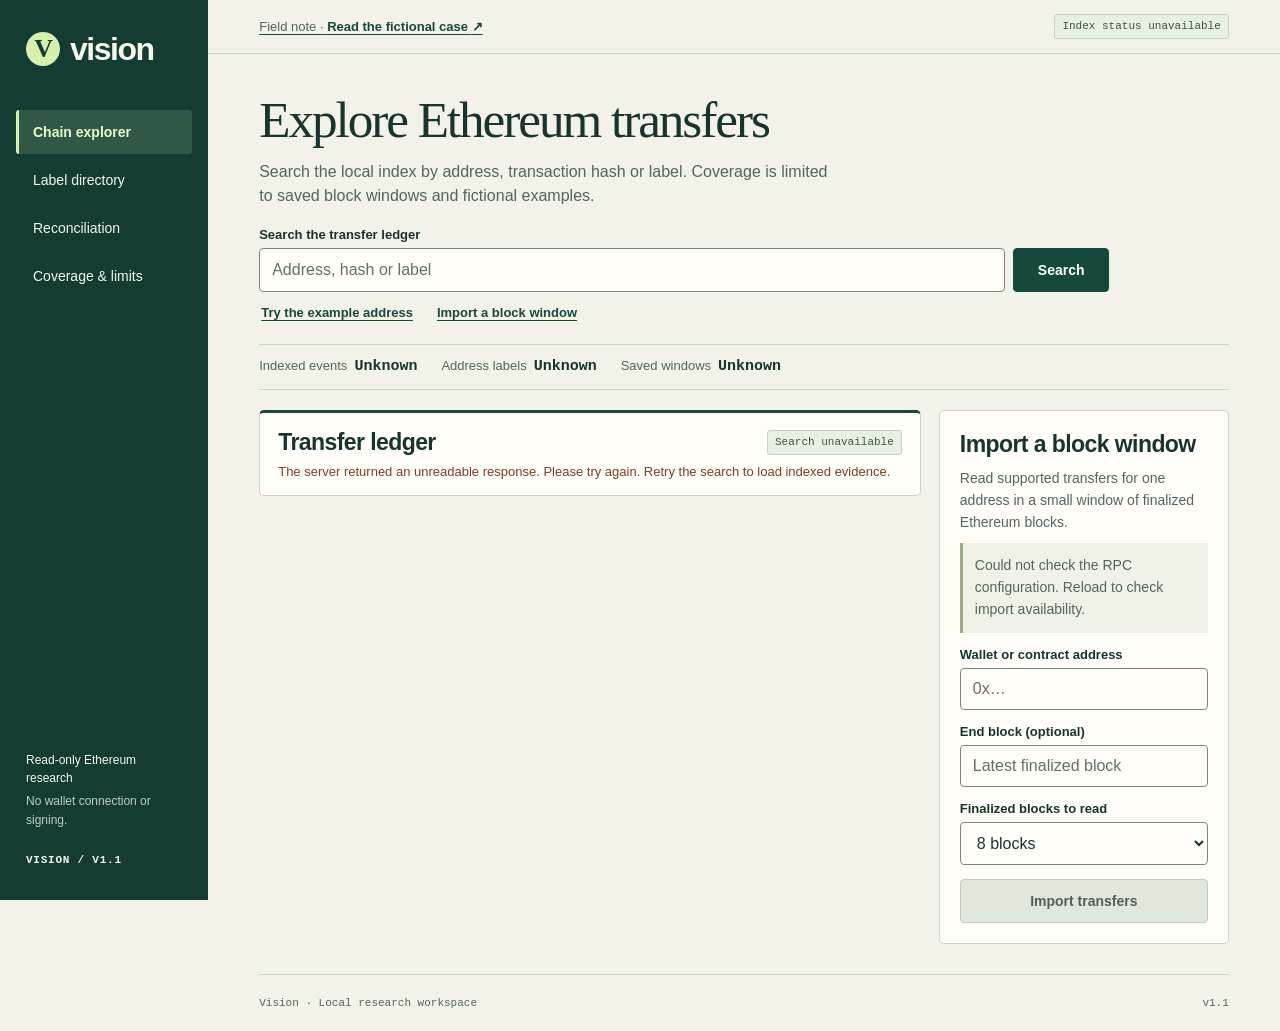
==== commit b9b338d5: "Keep the field note, search hint and connection state legible on phones" ====
--- a/static/index.html
+++ b/static/index.html
@@ -30,11 +30,11 @@
       <p class="lede" id="search-help">Search the local index by address, transaction hash or label. Coverage is limited to saved block windows and fictional examples.</p>
       <form id="search-form" class="search-row">
         <label for="query">Search the transfer ledger</label>
-        <input id="query" name="q" type="search" placeholder="Address, transaction hash or label" aria-describedby="search-help" maxlength="180" autocomplete="off">
+        <input id="query" name="q" type="search" placeholder="Address, hash or label" aria-describedby="search-help" maxlength="180" autocomplete="off">
         <button type="submit" class="primary">Search</button>
       </form>
       <div class="explore-actions">
-        <button id="load-demo" class="text-button" type="button">Try the fictional sample address</button>
+        <button id="load-demo" class="text-button" type="button">Try the example address</button>
         <button id="jump-import" class="text-button" type="button">Import a block window</button>
       </div>
       <dl class="index-counts" aria-label="Local index totals">
--- a/static/style.css
+++ b/static/style.css
@@ -50,7 +50,7 @@
 .section-head, .panel-title { display: flex; align-items: center; justify-content: space-between; gap: 12px; }
 .section-head { margin-bottom: 18px; }
 label { display: block; font-size: 13px; font-weight: 600; margin: 14px 0 6px; }
-input, select, textarea { width: 100%; min-width: 0; border: 1px solid #899c8e; background: var(--paper); color: var(--ink); border-radius: 4px; padding: 11px 12px; }
+input, select, textarea { width: 100%; min-width: 0; border: 1px solid #768b7c; background: var(--paper); color: var(--ink); border-radius: 4px; padding: 11px 12px; }
 input::placeholder, textarea::placeholder { color: #627168; opacity: 1; }
 textarea { resize: vertical; }
 .primary, .secondary { min-height: 44px; border: 1px solid var(--pine); border-radius: 4px; padding: 10px 16px; font-size: 14px; font-weight: 600; }
@@ -97,8 +97,8 @@
 .route div { display: flex; align-items: baseline; gap: 5px; margin-bottom: 5px; }
 .route span { min-width: 26px; color: var(--muted); font-size: 11px; }
 code, pre { font-family: var(--mono); }
-.route code, .record-button { font-size: 11px; }
-.record-button { padding: 0; text-align: left; min-height: 26px; font-family: var(--mono); overflow-wrap: anywhere; }
+.route code { font-size: 11px; }
+.record-button { padding: 0; text-align: left; min-height: 28px; font-size: 13px; font-weight: 600; overflow-wrap: anywhere; }
 .export-search, .export-help { margin-inline: 18px; }
 .export-help { margin-bottom: 12px; }
 .crawl-panel > p, .case-grid .panel > p, .simulation-panel p, .scope-grid p { font-size: 14px; margin: 10px 0; }
@@ -144,7 +144,7 @@
   .nav-item { min-height: 36px; padding: 7px; font-size: 13px; border-inline-start: 0; border-bottom: 2px solid transparent; }
   main { margin-left: 0; }
   .topbar { padding: 6px 16px; min-height: 40px; }
-  .note-prefix { display: none; }
+  .note-prefix, .note-link [aria-hidden] { display: none; }
   .topbar .pill { font-size: 10px; }
   .content { padding: 20px 16px 0; }
   .lede { font-size: 15px; }
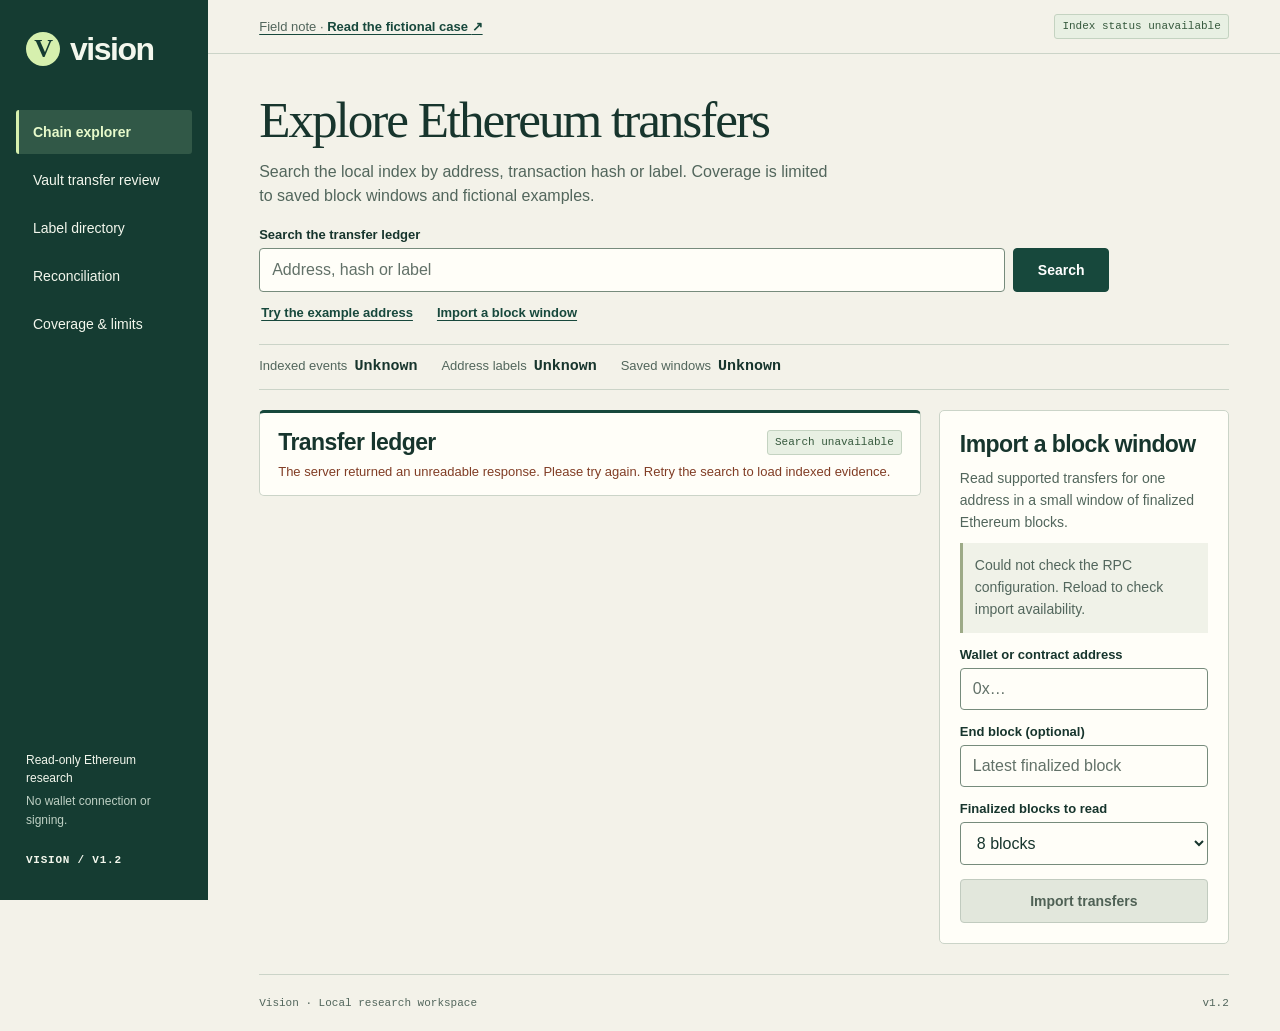
==== commit 2b8fd7a8: "Reconcile Balancer Vault transfers against three pinned archive blocks" ====
--- a/static/index.html
+++ b/static/index.html
@@ -14,11 +14,12 @@
   <a class="brand" href="#explore" aria-label="Vision home"><span class="brand-mark" aria-hidden="true">V</span>vision</a>
   <nav aria-label="Workspace">
     <a href="#explore" class="nav-item active" data-view="explore" aria-current="page">Chain explorer</a>
+    <a href="#transfer-review" class="nav-item" data-view="transfer-review">Vault transfer review</a>
     <a href="#labels" class="nav-item" data-view="labels">Label directory</a>
     <a href="#case" class="nav-item" data-view="case">Reconciliation</a>
     <a href="#scope" class="nav-item" data-view="scope">Coverage &amp; limits</a>
   </nav>
-  <div class="sidebar-bottom">Read-only Ethereum research<p>No wallet connection or signing.</p><span id="version">VISION / V1.1</span></div>
+  <div class="sidebar-bottom">Read-only Ethereum research<p>No wallet connection or signing.</p><span id="version">VISION / V1.2</span></div>
 </aside>
 <main id="workspace" tabindex="-1">
   <header class="topbar"><a class="note-link" href="/static/report.html" aria-label="Read the fictional case"><span class="note-prefix">Field note · </span>Read the fictional case <span aria-hidden="true">↗</span></a><span id="connection" class="pill">Checking index…</span></header>
@@ -80,6 +81,26 @@
         </aside>
       </div>
     </section>
+    <section id="view-transfer-review" class="view" aria-labelledby="transfer-review-title" hidden>
+      <h1 id="transfer-review-title" tabindex="-1">Balancer Vault transfer review</h1>
+      <p class="lede">Does Vision recover the same ERC-20-shaped transfers as the archived receipts in these three Ethereum mainnet blocks?</p>
+      <p id="transfer-review-status" class="operation-status" role="status"></p>
+      <button id="retry-transfer-review" class="secondary" type="button" hidden>Retry review</button>
+      <div id="transfer-review-report" hidden>
+        <p class="review-scope">The comparison counts successful, three-topic Transfer logs with the Vault as indexed sender or recipient. Expected rows come from archived receipts. Vision replays constructed JSON-RPC inputs offline. Native ETH and internal movements are outside this comparison.</p>
+        <p class="review-address">Vault <code id="transfer-review-address"></code></p>
+        <div id="transfer-review-blocks"></div>
+        <section class="panel review-export" aria-labelledby="packet-title">
+          <div class="panel-title">
+            <h2 id="packet-title">Reviewer packet</h2>
+            <button id="download-transfer-review" class="primary" type="button">Download JSON</button>
+          </div>
+          <p>Verify the downloaded file from the Vision checkout with <code>python3 transfer_review.py --verify vision-balancer-vault-review.json</code>.</p>
+          <p>Packet SHA-256 <code id="transfer-review-digest"></code></p>
+          <details><summary>View the exact JSON</summary><pre id="transfer-review-json"></pre></details>
+        </section>
+      </div>
+    </section>
     <section id="view-labels" class="view" aria-labelledby="label-title" hidden>
       <h1 id="label-title" tabindex="-1">Label directory</h1>
       <p class="lede">Look up a public contract or fictional example. Each label names its source. Ownership requires separate evidence.</p>
@@ -94,4 +115,4 @@
 <section id="view-case" class="view" aria-labelledby="case-title" hidden><div class="section-head"><h1 id="case-title" tabindex="-1">Reconcile a fictional declaration</h1><button id="export" class="secondary">Export evidence ↓</button></div><p class="boundary"><span class="pill amber">SYNTHETIC CASE</span>Fictional FIFO example. No approved country pack. No live taxpayer data.</p><div id="case-summary" class="metrics"></div><div class="case-grid"><section class="panel"><div class="panel-title"><h3>Calculation record</h3><span class="pill" id="case-state">Loading</span></div><dl id="case-facts" class="facts"></dl><div id="case-issues"></div><details><summary>Full calculation and lineage</summary><pre id="case-json"></pre></details></section><section class="panel"><div class="eyebrow">HUMAN REVIEW</div><h3>Record the next step.</h3><p>This records a research review only. It cannot issue a notice, determine liability, or open an enforcement action.</p><form id="review-form"><label for="decision">Review decision</label><select id="decision"><option value="needs_data">More data needed</option><option value="reviewed">Research review recorded</option></select><label for="review-note">Reason / next step</label><textarea id="review-note" maxlength="500" aria-describedby="note-limit" rows="4" required placeholder="Record what was checked and what is missing. Do not enter personal taxpayer data."></textarea><small id="note-limit">Up to 500 characters; fictional case notes only.</small><button class="primary" type="submit">Save review</button></form><p id="review-result" class="fine"></p></section></div><section class="panel simulation-panel"><div><div class="eyebrow">FICTIONAL WHAT-IF</div><h3>Change the declaration. Re-run the comparison.</h3><p>Keep the synthetic transaction history fixed and adjust the declared amounts. This preview is not saved and never changes the baseline case, its review, or its evidence export.</p></div><form id="simulate-form"><div class="simulation-inputs"><div><label for="simulate-gains">Declared gains · USD</label><input id="simulate-gains" inputmode="decimal" value="2000" required pattern="-?[0-9]+(\.[0-9]+)?" maxlength="60"></div><div><label for="simulate-income">Declared income · USD</label><input id="simulate-income" inputmode="decimal" value="100" required pattern="[0-9]+(\.[0-9]+)?" maxlength="60"></div></div><button type="submit" class="secondary">Calculate preview ↗</button></form><div id="simulate-result" aria-live="polite" hidden></div></section></section>
 <section id="view-scope" class="view" aria-labelledby="scope-title" hidden><h1 id="scope-title" tabindex="-1">Coverage &amp; limits</h1><div class="scope-grid"><article class="panel"><h3>Observed, not inferred</h3><p>Live crawling covers bounded Ethereum block windows and supported transfer records. Internal calls, complete lifetime history, offchain accounts and other chains are outside this v1.</p></article><article class="panel"><h3>An address is not a person</h3><p>Public labels and identifiers provide context. Vision does not identify individuals or turn transaction relationships into ownership claims.</p></article><article class="panel"><h3>No price, no conclusion</h3><p>The sample reconciliation uses explicit synthetic sources and a fictional FIFO pack. Missing basis or price inputs must block a complete calculation, not become zero.</p></article><article class="panel"><h3>A research foundation</h3><p>Before real casework: lawful data access, licensed feeds, approved jurisdiction rules, security controls, independent testing and accountable human review.</p></article></div></section>
 
-<footer>Vision · Local research workspace <span>v1.1</span></footer></div></main></body></html>
+<footer>Vision · Local research workspace <span>v1.2</span></footer></div></main></body></html>
--- a/static/style.css
+++ b/static/style.css
@@ -128,6 +128,20 @@
 .facts { display: grid; grid-template-columns: minmax(80px, 1fr) 2fr; gap: 12px; font-size: 14px; margin: 18px 0; }
 .facts dt { color: var(--muted); }
 .facts dd { margin: 0; overflow-wrap: anywhere; }
+.review-scope { max-width: 78ch; }
+.review-address { margin: 6px 0 20px; }
+#view-transfer-review code { font-size: .92em; overflow-wrap: anywhere; }
+.review-block { margin-bottom: 12px; }
+.review-block .panel-title, .review-export .panel-title { flex-wrap: wrap; }
+.review-counts { margin: 10px 0 4px; color: var(--ink); font-weight: 600; }
+.review-block > p, .review-sides, .review-export p, .review-block details { font-size: 14px; }
+.review-block details, .review-export details { margin-top: 12px; padding-bottom: 0; }
+.review-sides { display: grid; grid-template-columns: repeat(2, minmax(0, 1fr)); gap: 16px; margin: 12px 0; }
+.review-sides section { padding: 14px; background: #f0f3e9; }
+.review-sides h4 { margin: 16px 0 6px; }
+.review-sides dt, .review-sides section > p, .review-block details > p { margin-top: 6px; color: var(--muted); }
+.review-sides dd { margin: 2px 0; font: 12px/1.5 var(--mono); overflow-wrap: anywhere; }
+.review-export p { margin-top: 12px; }
 #notice { margin-bottom: 15px; padding: 12px; background: #e1ecd8; border-left: 3px solid #91a982; }
 #notice.error { background: #f5e9e2; border-color: #b27a61; }
 footer { margin-top: 30px; padding: 20px 0; border-top: 1px solid var(--line); display: flex; justify-content: space-between; color: var(--muted); font: 11px/1.5 var(--mono); }
@@ -149,7 +163,7 @@
   .content { padding: 20px 16px 0; }
   .lede { font-size: 15px; }
   .section-head { flex-wrap: wrap; align-items: start; }
-  .scope-grid, .label-grid, .case-grid, .simulation-panel { grid-template-columns: 1fr; }
+  .scope-grid, .label-grid, .case-grid, .simulation-panel, .review-sides { grid-template-columns: 1fr; }
 }
 @media (max-width: 600px) {
   .index-counts { gap: 6px 14px; margin: 8px 0 14px; }
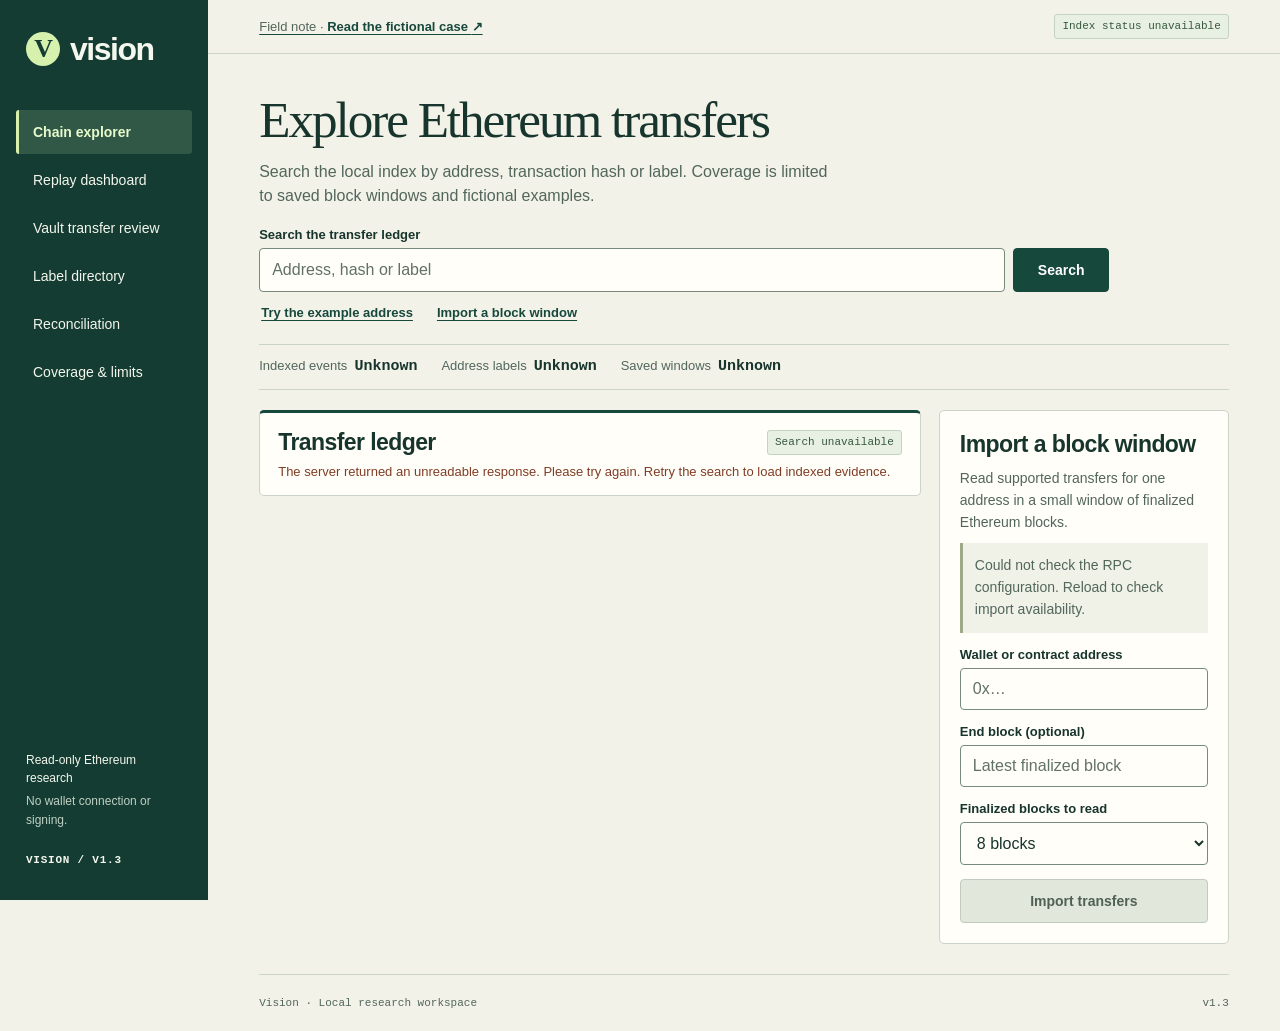
==== commit 5dc1c178: "Explain Vault replay decisions and export verified source evidence" ====
--- a/static/index.html
+++ b/static/index.html
@@ -14,12 +14,13 @@
   <a class="brand" href="#explore" aria-label="Vision home"><span class="brand-mark" aria-hidden="true">V</span>vision</a>
   <nav aria-label="Workspace">
     <a href="#explore" class="nav-item active" data-view="explore" aria-current="page">Chain explorer</a>
+    <a href="/replay/" class="nav-item">Replay dashboard</a>
     <a href="#transfer-review" class="nav-item" data-view="transfer-review">Vault transfer review</a>
     <a href="#labels" class="nav-item" data-view="labels">Label directory</a>
     <a href="#case" class="nav-item" data-view="case">Reconciliation</a>
     <a href="#scope" class="nav-item" data-view="scope">Coverage &amp; limits</a>
   </nav>
-  <div class="sidebar-bottom">Read-only Ethereum research<p>No wallet connection or signing.</p><span id="version">VISION / V1.2</span></div>
+  <div class="sidebar-bottom">Read-only Ethereum research<p>No wallet connection or signing.</p><span id="version">VISION / V1.3</span></div>
 </aside>
 <main id="workspace" tabindex="-1">
   <header class="topbar"><a class="note-link" href="/static/report.html" aria-label="Read the fictional case"><span class="note-prefix">Field note · </span>Read the fictional case <span aria-hidden="true">↗</span></a><span id="connection" class="pill">Checking index…</span></header>
@@ -115,4 +116,4 @@
 <section id="view-case" class="view" aria-labelledby="case-title" hidden><div class="section-head"><h1 id="case-title" tabindex="-1">Reconcile a fictional declaration</h1><button id="export" class="secondary">Export evidence ↓</button></div><p class="boundary"><span class="pill amber">SYNTHETIC CASE</span>Fictional FIFO example. No approved country pack. No live taxpayer data.</p><div id="case-summary" class="metrics"></div><div class="case-grid"><section class="panel"><div class="panel-title"><h3>Calculation record</h3><span class="pill" id="case-state">Loading</span></div><dl id="case-facts" class="facts"></dl><div id="case-issues"></div><details><summary>Full calculation and lineage</summary><pre id="case-json"></pre></details></section><section class="panel"><div class="eyebrow">HUMAN REVIEW</div><h3>Record the next step.</h3><p>This records a research review only. It cannot issue a notice, determine liability, or open an enforcement action.</p><form id="review-form"><label for="decision">Review decision</label><select id="decision"><option value="needs_data">More data needed</option><option value="reviewed">Research review recorded</option></select><label for="review-note">Reason / next step</label><textarea id="review-note" maxlength="500" aria-describedby="note-limit" rows="4" required placeholder="Record what was checked and what is missing. Do not enter personal taxpayer data."></textarea><small id="note-limit">Up to 500 characters; fictional case notes only.</small><button class="primary" type="submit">Save review</button></form><p id="review-result" class="fine"></p></section></div><section class="panel simulation-panel"><div><div class="eyebrow">FICTIONAL WHAT-IF</div><h3>Change the declaration. Re-run the comparison.</h3><p>Keep the synthetic transaction history fixed and adjust the declared amounts. This preview is not saved and never changes the baseline case, its review, or its evidence export.</p></div><form id="simulate-form"><div class="simulation-inputs"><div><label for="simulate-gains">Declared gains · USD</label><input id="simulate-gains" inputmode="decimal" value="2000" required pattern="-?[0-9]+(\.[0-9]+)?" maxlength="60"></div><div><label for="simulate-income">Declared income · USD</label><input id="simulate-income" inputmode="decimal" value="100" required pattern="[0-9]+(\.[0-9]+)?" maxlength="60"></div></div><button type="submit" class="secondary">Calculate preview ↗</button></form><div id="simulate-result" aria-live="polite" hidden></div></section></section>
 <section id="view-scope" class="view" aria-labelledby="scope-title" hidden><h1 id="scope-title" tabindex="-1">Coverage &amp; limits</h1><div class="scope-grid"><article class="panel"><h3>Observed, not inferred</h3><p>Live crawling covers bounded Ethereum block windows and supported transfer records. Internal calls, complete lifetime history, offchain accounts and other chains are outside this v1.</p></article><article class="panel"><h3>An address is not a person</h3><p>Public labels and identifiers provide context. Vision does not identify individuals or turn transaction relationships into ownership claims.</p></article><article class="panel"><h3>No price, no conclusion</h3><p>The sample reconciliation uses explicit synthetic sources and a fictional FIFO pack. Missing basis or price inputs must block a complete calculation, not become zero.</p></article><article class="panel"><h3>A research foundation</h3><p>Before real casework: lawful data access, licensed feeds, approved jurisdiction rules, security controls, independent testing and accountable human review.</p></article></div></section>
 
-<footer>Vision · Local research workspace <span>v1.2</span></footer></div></main></body></html>
+<footer>Vision · Local research workspace <span>v1.3</span></footer></div></main></body></html>
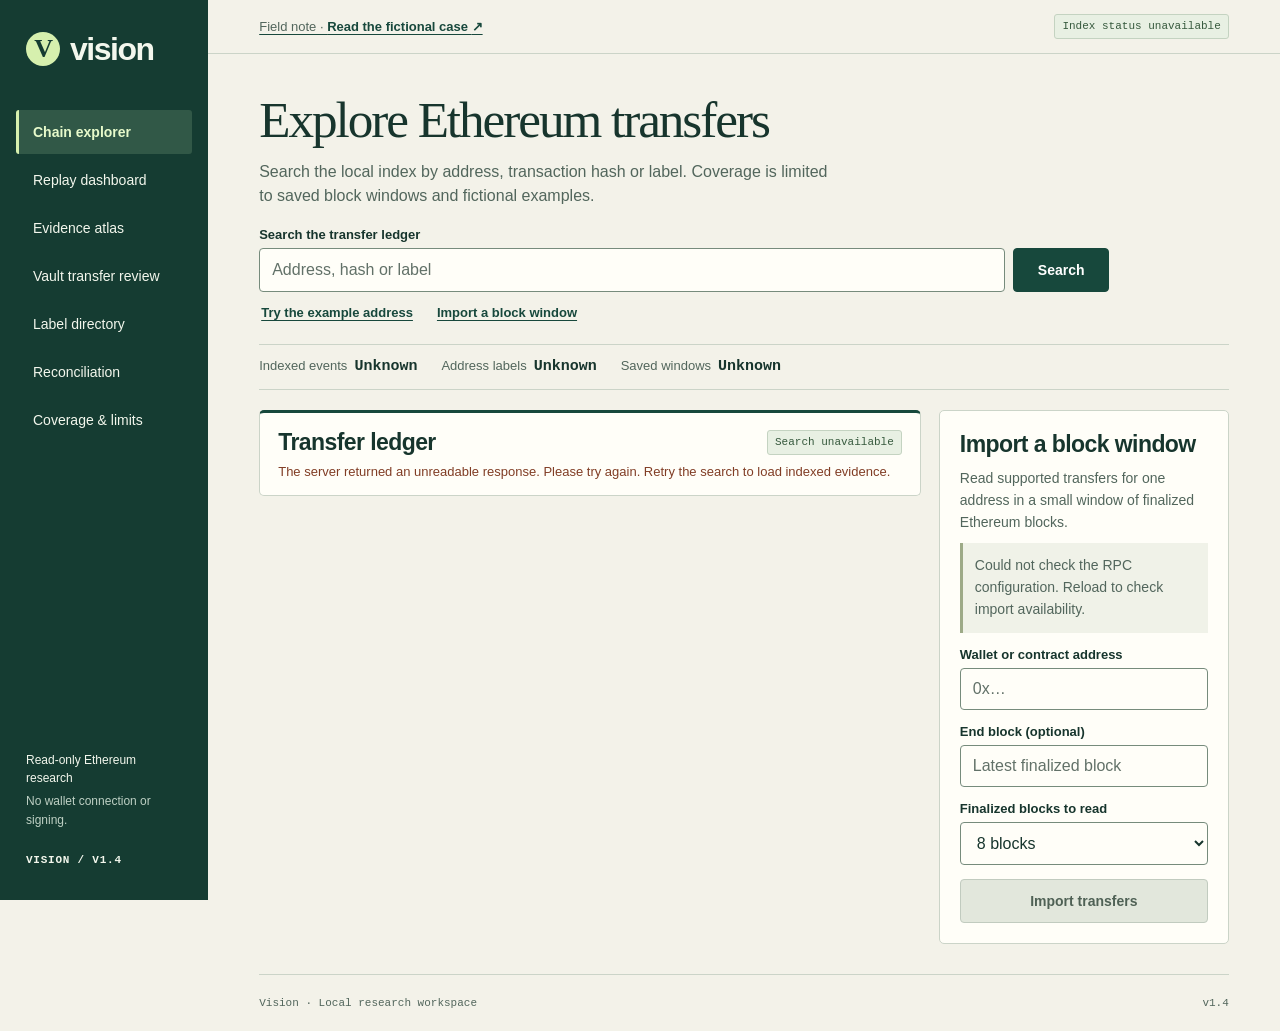
==== commit a10c2b2f: "Trace replay decisions through a shareable evidence atlas" ====
--- a/static/index.html
+++ b/static/index.html
@@ -15,12 +15,13 @@
   <nav aria-label="Workspace">
     <a href="#explore" class="nav-item active" data-view="explore" aria-current="page">Chain explorer</a>
     <a href="/replay/" class="nav-item">Replay dashboard</a>
+    <a href="/replay/atlas.html" class="nav-item">Evidence atlas</a>
     <a href="#transfer-review" class="nav-item" data-view="transfer-review">Vault transfer review</a>
     <a href="#labels" class="nav-item" data-view="labels">Label directory</a>
     <a href="#case" class="nav-item" data-view="case">Reconciliation</a>
     <a href="#scope" class="nav-item" data-view="scope">Coverage &amp; limits</a>
   </nav>
-  <div class="sidebar-bottom">Read-only Ethereum research<p>No wallet connection or signing.</p><span id="version">VISION / V1.3</span></div>
+  <div class="sidebar-bottom">Read-only Ethereum research<p>No wallet connection or signing.</p><span id="version">VISION / V1.4</span></div>
 </aside>
 <main id="workspace" tabindex="-1">
   <header class="topbar"><a class="note-link" href="/static/report.html" aria-label="Read the fictional case"><span class="note-prefix">Field note · </span>Read the fictional case <span aria-hidden="true">↗</span></a><span id="connection" class="pill">Checking index…</span></header>
@@ -116,4 +117,4 @@
 <section id="view-case" class="view" aria-labelledby="case-title" hidden><div class="section-head"><h1 id="case-title" tabindex="-1">Reconcile a fictional declaration</h1><button id="export" class="secondary">Export evidence ↓</button></div><p class="boundary"><span class="pill amber">SYNTHETIC CASE</span>Fictional FIFO example. No approved country pack. No live taxpayer data.</p><div id="case-summary" class="metrics"></div><div class="case-grid"><section class="panel"><div class="panel-title"><h3>Calculation record</h3><span class="pill" id="case-state">Loading</span></div><dl id="case-facts" class="facts"></dl><div id="case-issues"></div><details><summary>Full calculation and lineage</summary><pre id="case-json"></pre></details></section><section class="panel"><div class="eyebrow">HUMAN REVIEW</div><h3>Record the next step.</h3><p>This records a research review only. It cannot issue a notice, determine liability, or open an enforcement action.</p><form id="review-form"><label for="decision">Review decision</label><select id="decision"><option value="needs_data">More data needed</option><option value="reviewed">Research review recorded</option></select><label for="review-note">Reason / next step</label><textarea id="review-note" maxlength="500" aria-describedby="note-limit" rows="4" required placeholder="Record what was checked and what is missing. Do not enter personal taxpayer data."></textarea><small id="note-limit">Up to 500 characters; fictional case notes only.</small><button class="primary" type="submit">Save review</button></form><p id="review-result" class="fine"></p></section></div><section class="panel simulation-panel"><div><div class="eyebrow">FICTIONAL WHAT-IF</div><h3>Change the declaration. Re-run the comparison.</h3><p>Keep the synthetic transaction history fixed and adjust the declared amounts. This preview is not saved and never changes the baseline case, its review, or its evidence export.</p></div><form id="simulate-form"><div class="simulation-inputs"><div><label for="simulate-gains">Declared gains · USD</label><input id="simulate-gains" inputmode="decimal" value="2000" required pattern="-?[0-9]+(\.[0-9]+)?" maxlength="60"></div><div><label for="simulate-income">Declared income · USD</label><input id="simulate-income" inputmode="decimal" value="100" required pattern="[0-9]+(\.[0-9]+)?" maxlength="60"></div></div><button type="submit" class="secondary">Calculate preview ↗</button></form><div id="simulate-result" aria-live="polite" hidden></div></section></section>
 <section id="view-scope" class="view" aria-labelledby="scope-title" hidden><h1 id="scope-title" tabindex="-1">Coverage &amp; limits</h1><div class="scope-grid"><article class="panel"><h3>Observed, not inferred</h3><p>Live crawling covers bounded Ethereum block windows and supported transfer records. Internal calls, complete lifetime history, offchain accounts and other chains are outside this v1.</p></article><article class="panel"><h3>An address is not a person</h3><p>Public labels and identifiers provide context. Vision does not identify individuals or turn transaction relationships into ownership claims.</p></article><article class="panel"><h3>No price, no conclusion</h3><p>The sample reconciliation uses explicit synthetic sources and a fictional FIFO pack. Missing basis or price inputs must block a complete calculation, not become zero.</p></article><article class="panel"><h3>A research foundation</h3><p>Before real casework: lawful data access, licensed feeds, approved jurisdiction rules, security controls, independent testing and accountable human review.</p></article></div></section>
 
-<footer>Vision · Local research workspace <span>v1.3</span></footer></div></main></body></html>
+<footer>Vision · Local research workspace <span>v1.4</span></footer></div></main></body></html>
